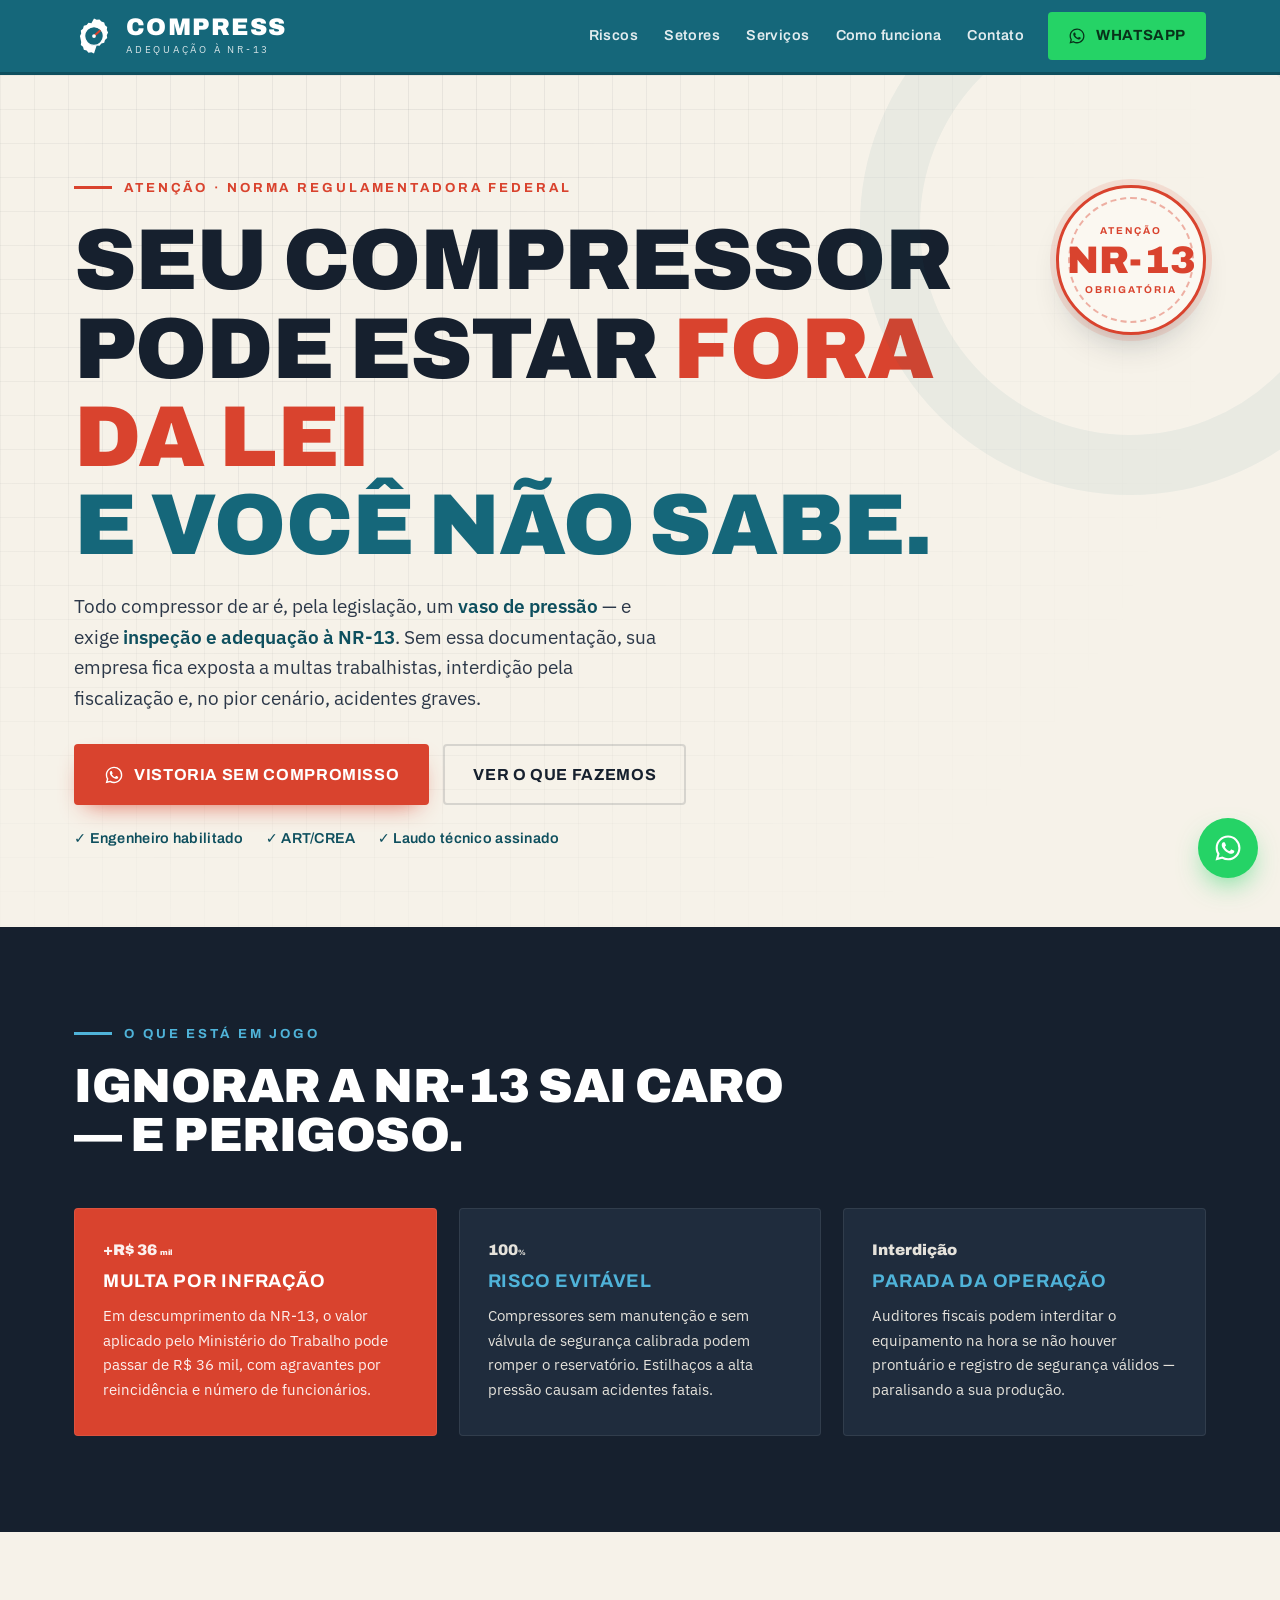
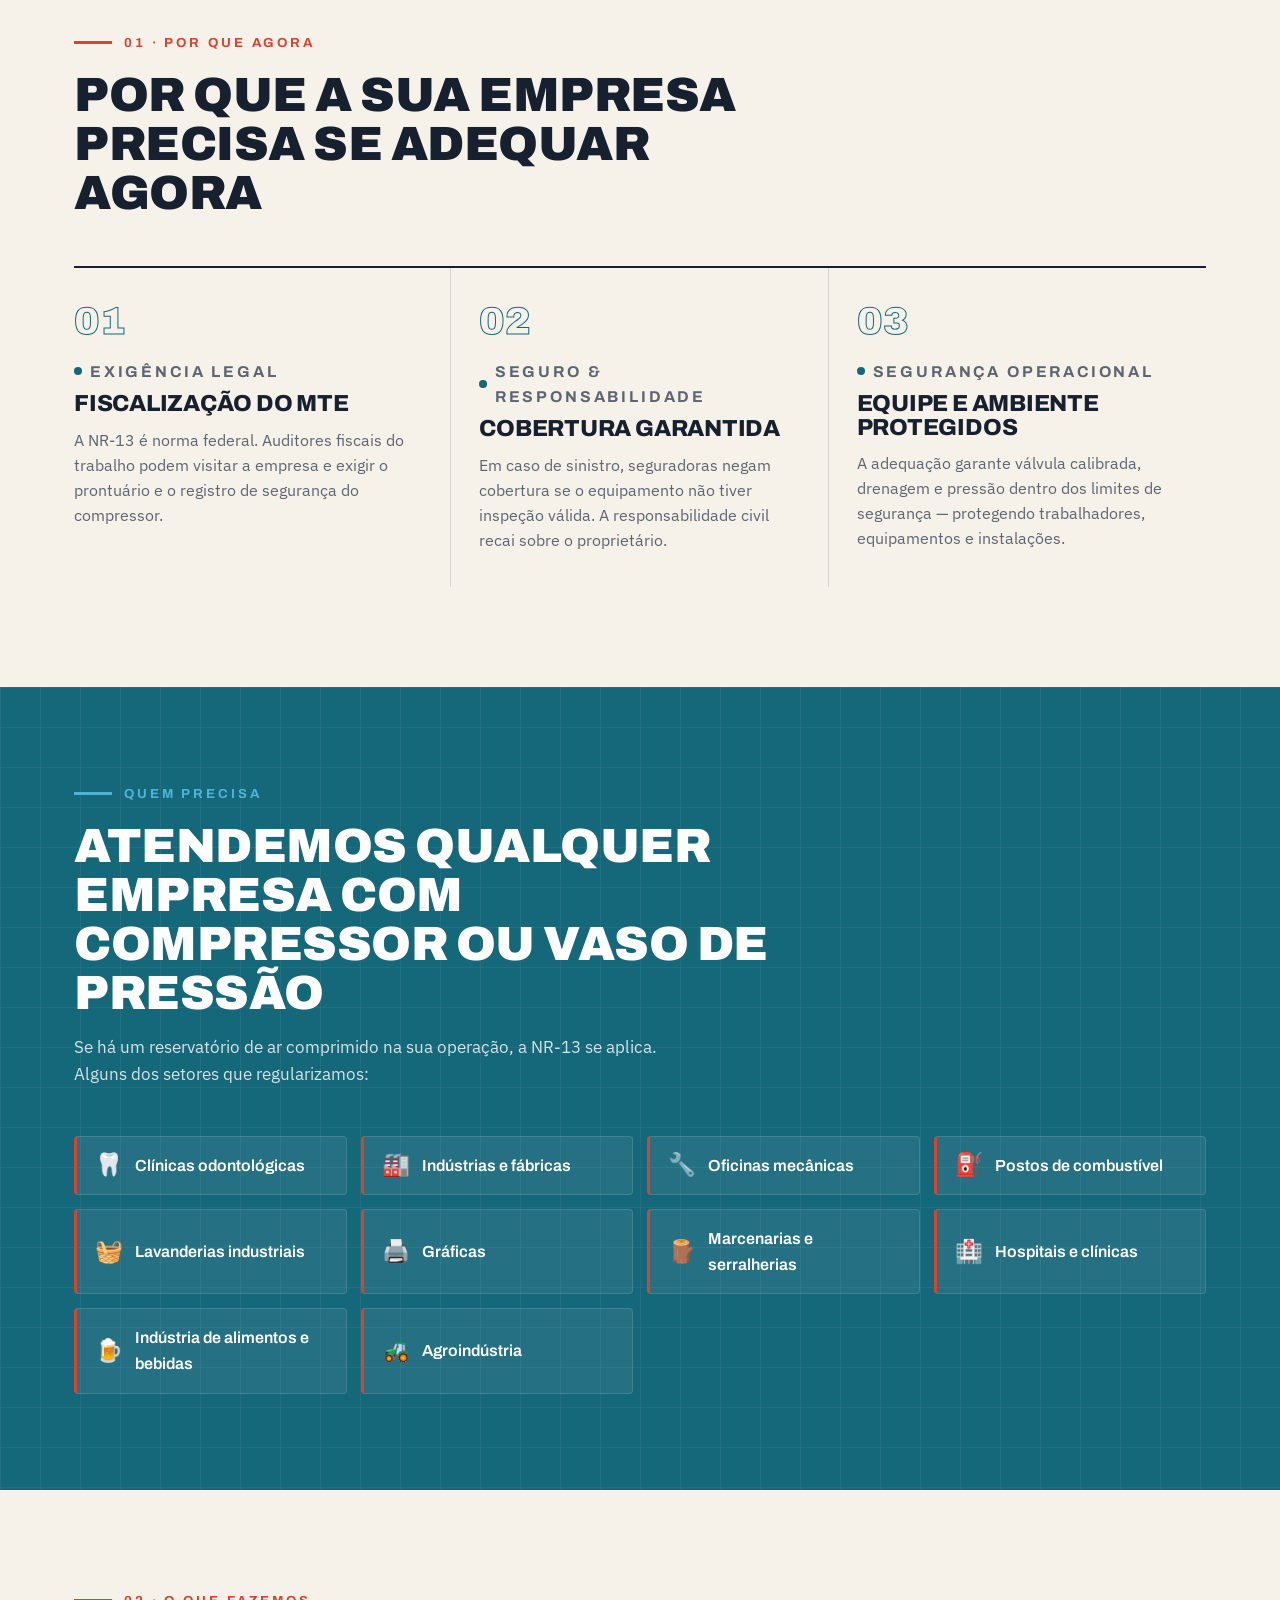
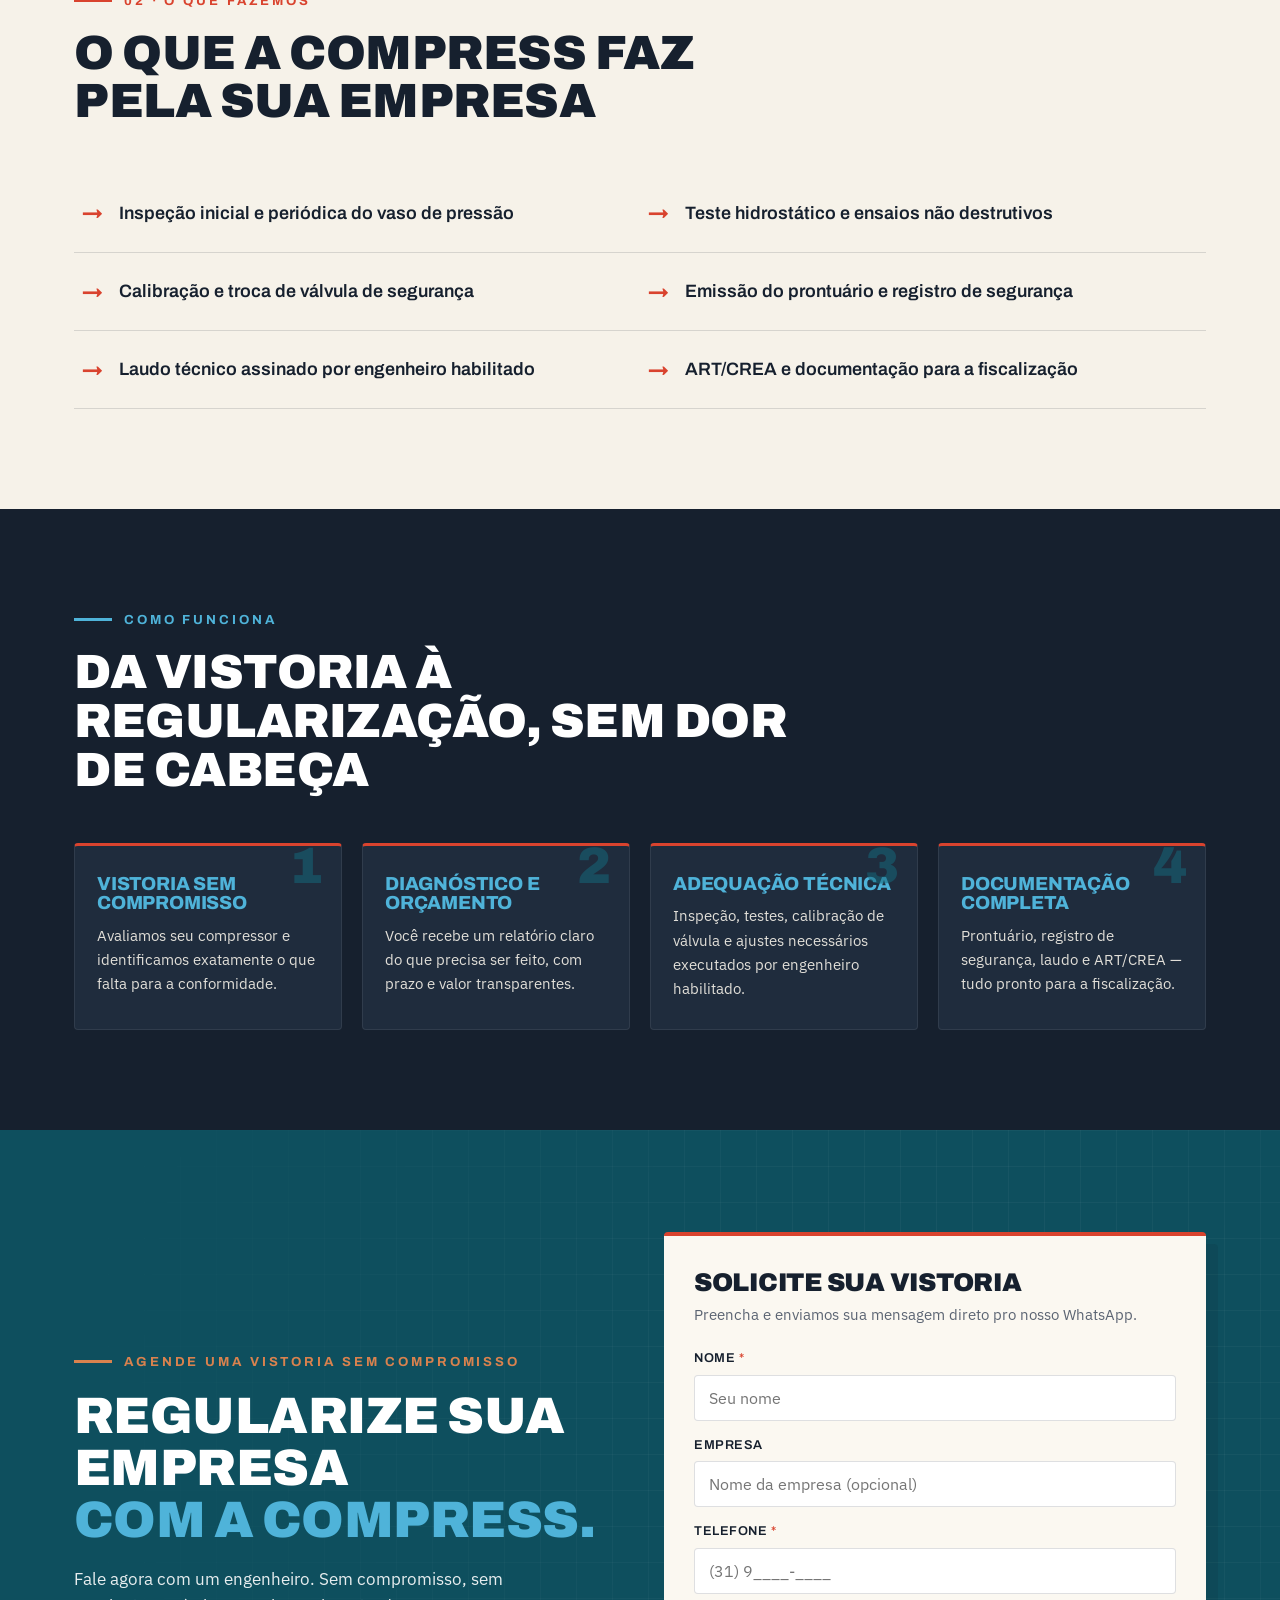
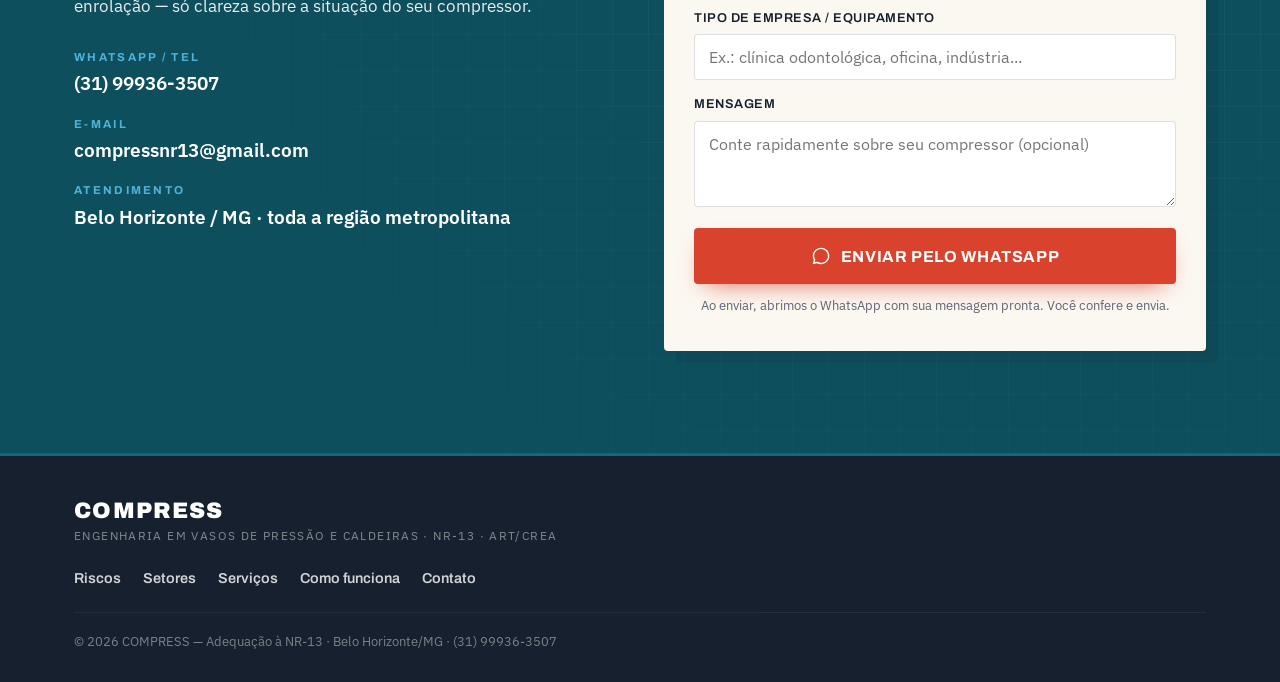
==== index.html @ e5dd29c3 "Landing page COMPRESS — adequação à NR-13 Site estático: hero, riscos, setores, serviços, processo e" ====
<!DOCTYPE html>
<html lang="pt-BR">
<head>
  <meta charset="UTF-8" />
  <meta name="viewport" content="width=device-width, initial-scale=1.0" />
  <title>COMPRESS — Adequação à NR-13 | Vasos de Pressão e Caldeiras</title>
  <meta name="description" content="Adequação à NR-13 para empresas com compressores e vasos de pressão. Inspeção, laudo técnico, ART/CREA e prontuário de segurança. Belo Horizonte/MG e região. Vistoria sem compromisso." />
  <meta name="theme-color" content="#15677A" />

  <!-- Open Graph -->
  <meta property="og:title" content="COMPRESS — Adequação à NR-13" />
  <meta property="og:description" content="Seu compressor pode estar fora da lei. Regularize com engenharia em vasos de pressão e caldeiras — ART/CREA." />
  <meta property="og:type" content="website" />
  <meta property="og:locale" content="pt_BR" />

  <link rel="icon" href="assets/favicon.svg" type="image/svg+xml" />

  <!-- Fonts: Archivo (display, condensado/pesado) + IBM Plex Sans (corpo técnico) -->
  <link rel="preconnect" href="https://fonts.googleapis.com" />
  <link rel="preconnect" href="https://fonts.gstatic.com" crossorigin />
  <link href="https://fonts.googleapis.com/css2?family=Archivo:wght@500;600;700;800;900&family=Archivo+Narrow:wght@600;700&family=IBM+Plex+Sans:wght@400;500;600&display=swap" rel="stylesheet" />

  <link rel="stylesheet" href="css/styles.css" />
</head>
<body>

  <!-- ===================== HEADER ===================== -->
  <header class="site-header" id="top">
    <div class="container header-inner">
      <a href="#top" class="brand" aria-label="COMPRESS — página inicial">
        <span class="brand-mark" aria-hidden="true">
          <!-- logo: engrenagem + ponteiro de manômetro -->
          <svg viewBox="0 0 64 64" width="40" height="40" role="img" aria-hidden="true">
            <path fill="currentColor" d="M32 4l4.2 2 4.6-.6 3 3.5 4.5 1.3 1.3 4.5 3.5 3-.6 4.6 2 4.2-2 4.2.6 4.6-3.5 3-1.3 4.5-4.5 1.3-3 3.5-4.6-.6L32 60l-4.2-2-4.6.6-3-3.5-4.5-1.3-1.3-4.5-3.5-3 .6-4.6L9.5 32l2-4.2-.6-4.6 3.5-3 1.3-4.5 4.5-1.3 3-3.5 4.6.6L32 4z"/>
            <circle cx="32" cy="32" r="15" fill="#15677A"/>
            <circle cx="32" cy="32" r="15" fill="none" stroke="#fff" stroke-width="2"/>
            <path d="M32 32 L41 24" stroke="#D9432E" stroke-width="3.5" stroke-linecap="round" fill="none"/>
            <circle cx="32" cy="32" r="3" fill="#fff"/>
          </svg>
        </span>
        <span class="brand-text">
          <strong>COMPRESS</strong>
          <em>Adequação à NR-13</em>
        </span>
      </a>

      <nav class="main-nav" aria-label="Navegação principal">
        <a href="#riscos">Riscos</a>
        <a href="#setores">Setores</a>
        <a href="#servicos">Serviços</a>
        <a href="#processo">Como funciona</a>
        <a href="#contato">Contato</a>
      </nav>

      <a class="btn btn-wa header-cta" href="https://wa.me/5531999363507?text=Ol%C3%A1!%20Quero%20uma%20vistoria%20de%20adequa%C3%A7%C3%A3o%20%C3%A0%20NR-13." target="_blank" rel="noopener">
        <svg class="wa-icon" viewBox="0 0 24 24" width="18" height="18" aria-hidden="true"><path fill="currentColor" d="M12.04 2c-5.46 0-9.91 4.45-9.91 9.91 0 1.75.46 3.45 1.32 4.95L2 22l5.25-1.38a9.86 9.86 0 0 0 4.79 1.22h.01c5.46 0 9.91-4.45 9.91-9.91 0-2.65-1.03-5.14-2.9-7.01A9.82 9.82 0 0 0 12.04 2zm0 18.15h-.01a8.2 8.2 0 0 1-4.18-1.15l-.3-.18-3.11.82.83-3.04-.2-.31a8.18 8.18 0 0 1-1.26-4.38c0-4.54 3.7-8.23 8.24-8.23 2.2 0 4.27.86 5.82 2.42a8.18 8.18 0 0 1 2.41 5.82c0 4.54-3.69 8.23-8.24 8.23zm4.52-6.16c-.25-.12-1.47-.72-1.69-.81-.23-.08-.39-.12-.56.13-.16.25-.64.81-.79.97-.14.17-.29.19-.54.06-.25-.12-1.05-.39-1.99-1.23-.74-.66-1.23-1.47-1.38-1.72-.14-.25-.01-.38.11-.51.11-.11.25-.29.37-.43.13-.14.17-.25.25-.41.08-.17.04-.31-.02-.43-.06-.12-.56-1.35-.77-1.85-.2-.48-.41-.42-.56-.43h-.48c-.17 0-.43.06-.66.31-.23.25-.86.85-.86 2.07s.89 2.4 1.01 2.56c.12.17 1.75 2.67 4.23 3.74.59.26 1.05.41 1.41.52.59.19 1.13.16 1.56.1.48-.07 1.47-.6 1.68-1.18.21-.58.21-1.07.14-1.18-.06-.11-.22-.17-.47-.29z"/></svg>
        WhatsApp
      </a>

      <button class="nav-toggle" id="navToggle" aria-label="Abrir menu" aria-expanded="false">
        <span></span><span></span><span></span>
      </button>
    </div>
  </header>

  <!-- ===================== HERO ===================== -->
  <section class="hero" id="hero">
    <div class="hero-grid-bg" aria-hidden="true"></div>
    <div class="container hero-inner">
      <div class="hero-copy">
        <p class="kicker reveal"><span class="kicker-bar"></span> Atenção · Norma Regulamentadora Federal</p>
        <h1 class="reveal">
          Seu compressor pode estar
          <span class="hl-red">fora da lei</span>
          <span class="hl-block">e você não sabe.</span>
        </h1>
        <p class="hero-lead reveal">
          Todo compressor de ar é, pela legislação, um <strong>vaso de pressão</strong> — e exige
          <strong>inspeção e adequação à NR-13</strong>. Sem essa documentação, sua empresa fica exposta a
          multas trabalhistas, interdição pela fiscalização e, no pior cenário, acidentes graves.
        </p>
        <div class="hero-actions reveal">
          <a class="btn btn-red btn-lg" href="https://wa.me/5531999363507?text=Ol%C3%A1!%20Quero%20agendar%20uma%20vistoria%20de%20adequa%C3%A7%C3%A3o%20%C3%A0%20NR-13." target="_blank" rel="noopener">
            <svg class="wa-icon" viewBox="0 0 24 24" width="20" height="20" aria-hidden="true"><path fill="currentColor" d="M12.04 2c-5.46 0-9.91 4.45-9.91 9.91 0 1.75.46 3.45 1.32 4.95L2 22l5.25-1.38a9.86 9.86 0 0 0 4.79 1.22h.01c5.46 0 9.91-4.45 9.91-9.91 0-2.65-1.03-5.14-2.9-7.01A9.82 9.82 0 0 0 12.04 2zm0 18.15h-.01a8.2 8.2 0 0 1-4.18-1.15l-.3-.18-3.11.82.83-3.04-.2-.31a8.18 8.18 0 0 1-1.26-4.38c0-4.54 3.7-8.23 8.24-8.23 2.2 0 4.27.86 5.82 2.42a8.18 8.18 0 0 1 2.41 5.82c0 4.54-3.69 8.23-8.24 8.23zm4.52-6.16c-.25-.12-1.47-.72-1.69-.81-.23-.08-.39-.12-.56.13-.16.25-.64.81-.79.97-.14.17-.29.19-.54.06-.25-.12-1.05-.39-1.99-1.23-.74-.66-1.23-1.47-1.38-1.72-.14-.25-.01-.38.11-.51.11-.11.25-.29.37-.43.13-.14.17-.25.25-.41.08-.17.04-.31-.02-.43-.06-.12-.56-1.35-.77-1.85-.2-.48-.41-.42-.56-.43h-.48c-.17 0-.43.06-.66.31-.23.25-.86.85-.86 2.07s.89 2.4 1.01 2.56c.12.17 1.75 2.67 4.23 3.74.59.26 1.05.41 1.41.52.59.19 1.13.16 1.56.1.48-.07 1.47-.6 1.68-1.18.21-.58.21-1.07.14-1.18-.06-.11-.22-.17-.47-.29z"/></svg>
            Vistoria sem compromisso
          </a>
          <a class="btn btn-ghost btn-lg" href="#servicos">Ver o que fazemos</a>
        </div>
        <ul class="hero-trust reveal">
          <li>✓ Engenheiro habilitado</li>
          <li>✓ ART/CREA</li>
          <li>✓ Laudo técnico assinado</li>
        </ul>
      </div>

      <aside class="hero-badge reveal" aria-label="NR-13 obrigatória">
        <div class="seal">
          <span class="seal-top">Atenção</span>
          <span class="seal-main">NR-13</span>
          <span class="seal-bottom">Obrigatória</span>
        </div>
      </aside>
    </div>
  </section>

  <!-- ===================== RISCOS / MULTAS ===================== -->
  <section class="risks" id="riscos">
    <div class="container">
      <header class="section-head reveal">
        <p class="kicker light"><span class="kicker-bar"></span> O que está em jogo</p>
        <h2>Ignorar a NR-13 sai caro — e perigoso.</h2>
      </header>

      <div class="risk-cards">
        <article class="risk-card risk-card--red reveal">
          <p class="risk-figure">+R$ 36 <span>mil</span></p>
          <h3>Multa por infração</h3>
          <p>Em descumprimento da NR-13, o valor aplicado pelo Ministério do Trabalho pode passar de
            R$ 36 mil, com agravantes por reincidência e número de funcionários.</p>
        </article>

        <article class="risk-card risk-card--dark reveal">
          <p class="risk-figure">100<span>%</span></p>
          <h3>Risco evitável</h3>
          <p>Compressores sem manutenção e sem válvula de segurança calibrada podem romper o reservatório.
            Estilhaços a alta pressão causam acidentes fatais.</p>
        </article>

        <article class="risk-card risk-card--dark reveal">
          <p class="risk-figure">Interdição</p>
          <h3>Parada da operação</h3>
          <p>Auditores fiscais podem interditar o equipamento na hora se não houver prontuário e registro de
            segurança válidos — paralisando a sua produção.</p>
        </article>
      </div>
    </div>
  </section>

  <!-- ===================== POR QUE SE ADEQUAR ===================== -->
  <section class="why" id="por-que">
    <div class="container">
      <header class="section-head reveal">
        <p class="kicker"><span class="kicker-bar"></span> 01 · Por que agora</p>
        <h2>Por que a sua empresa precisa se adequar agora</h2>
      </header>

      <div class="why-grid">
        <article class="why-item reveal">
          <span class="why-num">01</span>
          <p class="why-tag">Exigência legal</p>
          <h3>Fiscalização do MTE</h3>
          <p>A NR-13 é norma federal. Auditores fiscais do trabalho podem visitar a empresa e exigir o
            prontuário e o registro de segurança do compressor.</p>
        </article>

        <article class="why-item reveal">
          <span class="why-num">02</span>
          <p class="why-tag">Seguro &amp; responsabilidade</p>
          <h3>Cobertura garantida</h3>
          <p>Em caso de sinistro, seguradoras negam cobertura se o equipamento não tiver inspeção válida.
            A responsabilidade civil recai sobre o proprietário.</p>
        </article>

        <article class="why-item reveal">
          <span class="why-num">03</span>
          <p class="why-tag">Segurança operacional</p>
          <h3>Equipe e ambiente protegidos</h3>
          <p>A adequação garante válvula calibrada, drenagem e pressão dentro dos limites de segurança —
            protegendo trabalhadores, equipamentos e instalações.</p>
        </article>
      </div>
    </div>
  </section>

  <!-- ===================== SETORES ATENDIDOS ===================== -->
  <section class="sectors" id="setores">
    <div class="container">
      <header class="section-head reveal">
        <p class="kicker light"><span class="kicker-bar"></span> Quem precisa</p>
        <h2>Atendemos qualquer empresa com compressor ou vaso de pressão</h2>
        <p class="section-sub">Se há um reservatório de ar comprimido na sua operação, a NR-13 se aplica. Alguns dos setores que regularizamos:</p>
      </header>

      <ul class="sector-grid reveal">
        <li><span class="sector-ico">🦷</span> Clínicas odontológicas</li>
        <li><span class="sector-ico">🏭</span> Indústrias e fábricas</li>
        <li><span class="sector-ico">🔧</span> Oficinas mecânicas</li>
        <li><span class="sector-ico">⛽</span> Postos de combustível</li>
        <li><span class="sector-ico">🧺</span> Lavanderias industriais</li>
        <li><span class="sector-ico">🖨️</span> Gráficas</li>
        <li><span class="sector-ico">🪵</span> Marcenarias e serralherias</li>
        <li><span class="sector-ico">🏥</span> Hospitais e clínicas</li>
        <li><span class="sector-ico">🍺</span> Indústria de alimentos e bebidas</li>
        <li><span class="sector-ico">🚜</span> Agroindústria</li>
      </ul>
    </div>
  </section>

  <!-- ===================== SERVIÇOS ===================== -->
  <section class="services" id="servicos">
    <div class="container">
      <header class="section-head reveal">
        <p class="kicker"><span class="kicker-bar"></span> 02 · O que fazemos</p>
        <h2>O que a COMPRESS faz pela sua empresa</h2>
      </header>

      <div class="service-list">
        <div class="service-item reveal"><span class="srv-arrow">→</span> Inspeção inicial e periódica do vaso de pressão</div>
        <div class="service-item reveal"><span class="srv-arrow">→</span> Teste hidrostático e ensaios não destrutivos</div>
        <div class="service-item reveal"><span class="srv-arrow">→</span> Calibração e troca de válvula de segurança</div>
        <div class="service-item reveal"><span class="srv-arrow">→</span> Emissão do prontuário e registro de segurança</div>
        <div class="service-item reveal"><span class="srv-arrow">→</span> Laudo técnico assinado por engenheiro habilitado</div>
        <div class="service-item reveal"><span class="srv-arrow">→</span> ART/CREA e documentação para a fiscalização</div>
      </div>
    </div>
  </section>

  <!-- ===================== PROCESSO ===================== -->
  <section class="process" id="processo">
    <div class="container">
      <header class="section-head reveal">
        <p class="kicker light"><span class="kicker-bar"></span> Como funciona</p>
        <h2>Da vistoria à regularização, sem dor de cabeça</h2>
      </header>

      <ol class="steps">
        <li class="step reveal">
          <span class="step-num">1</span>
          <h3>Vistoria sem compromisso</h3>
          <p>Avaliamos seu compressor e identificamos exatamente o que falta para a conformidade.</p>
        </li>
        <li class="step reveal">
          <span class="step-num">2</span>
          <h3>Diagnóstico e orçamento</h3>
          <p>Você recebe um relatório claro do que precisa ser feito, com prazo e valor transparentes.</p>
        </li>
        <li class="step reveal">
          <span class="step-num">3</span>
          <h3>Adequação técnica</h3>
          <p>Inspeção, testes, calibração de válvula e ajustes necessários executados por engenheiro habilitado.</p>
        </li>
        <li class="step reveal">
          <span class="step-num">4</span>
          <h3>Documentação completa</h3>
          <p>Prontuário, registro de segurança, laudo e ART/CREA — tudo pronto para a fiscalização.</p>
        </li>
      </ol>
    </div>
  </section>

  <!-- ===================== CTA + FORMULÁRIO ===================== -->
  <section class="contact" id="contato">
    <div class="contact-grid-bg" aria-hidden="true"></div>
    <div class="container contact-inner">
      <div class="contact-copy reveal">
        <p class="kicker"><span class="kicker-bar"></span> Agende uma vistoria sem compromisso</p>
        <h2>Regularize sua empresa <span class="hl-cyan">com a COMPRESS.</span></h2>
        <p class="contact-lead">Fale agora com um engenheiro. Sem compromisso, sem enrolação — só clareza sobre a situação do seu compressor.</p>

        <ul class="contact-info">
          <li>
            <span class="ci-label">WhatsApp / Tel</span>
            <a href="https://wa.me/5531999363507" target="_blank" rel="noopener">(31) 99936-3507</a>
          </li>
          <li>
            <span class="ci-label">E-mail</span>
            <a href="mailto:compressnr13@gmail.com">compressnr13@gmail.com</a>
          </li>
          <li>
            <span class="ci-label">Atendimento</span>
            <span>Belo Horizonte / MG · toda a região metropolitana</span>
          </li>
        </ul>
      </div>

      <div class="contact-form-wrap reveal">
        <form id="leadForm" class="contact-form" novalidate>
          <h3>Solicite sua vistoria</h3>
          <p class="form-sub">Preencha e enviamos sua mensagem direto pro nosso WhatsApp.</p>

          <label>
            <span>Nome <i>*</i></span>
            <input type="text" name="nome" required placeholder="Seu nome" autocomplete="name" />
          </label>
          <label>
            <span>Empresa</span>
            <input type="text" name="empresa" placeholder="Nome da empresa (opcional)" autocomplete="organization" />
          </label>
          <label>
            <span>Telefone <i>*</i></span>
            <input type="tel" name="telefone" required placeholder="(31) 9____-____" autocomplete="tel" />
          </label>
          <label>
            <span>Tipo de empresa / equipamento</span>
            <input type="text" name="tipo" placeholder="Ex.: clínica odontológica, oficina, indústria..." />
          </label>
          <label>
            <span>Mensagem</span>
            <textarea name="mensagem" rows="3" placeholder="Conte rapidamente sobre seu compressor (opcional)"></textarea>
          </label>

          <button type="submit" class="btn btn-red btn-block btn-lg">
            <svg class="wa-icon" viewBox="0 0 24 24" width="20" height="20" aria-hidden="true"><path fill="currentColor" d="M12.04 2c-5.46 0-9.91 4.45-9.91 9.91 0 1.75.46 3.45 1.32 4.95L2 22l5.25-1.38a9.86 9.86 0 0 0 4.79 1.22h.01c5.46 0 9.91-4.45 9.91-9.91 0-2.65-1.03-5.14-2.9-7.01A9.82 9.82 0 0 0 12.04 2zm0 18.15h-.01a8.2 8.2 0 0 1-4.18-1.15l-.3-.18-3.11.82.83-3.04-.2-.31a8.18 8.18 0 0 1-1.26-4.38c0-4.54 3.7-8.23 8.24-8.23 2.2 0 4.27.86 5.82 2.42a8.18 8.18 0 0 1 2.41 5.82c0 4.54-3.69 8.23-8.24 8.23z"/></svg>
            Enviar pelo WhatsApp
          </button>
          <p class="form-note">Ao enviar, abrimos o WhatsApp com sua mensagem pronta. Você confere e envia.</p>
        </form>
      </div>
    </div>
  </section>

  <!-- ===================== FOOTER ===================== -->
  <footer class="site-footer">
    <div class="container footer-inner">
      <div class="footer-brand">
        <span class="brand-text">
          <strong>COMPRESS</strong>
          <em>Engenharia em vasos de pressão e caldeiras · NR-13 · ART/CREA</em>
        </span>
      </div>
      <nav class="footer-nav" aria-label="Rodapé">
        <a href="#riscos">Riscos</a>
        <a href="#setores">Setores</a>
        <a href="#servicos">Serviços</a>
        <a href="#processo">Como funciona</a>
        <a href="#contato">Contato</a>
      </nav>
      <p class="footer-legal">© <span id="year"></span> COMPRESS — Adequação à NR-13 · Belo Horizonte/MG · (31) 99936-3507</p>
    </div>
  </footer>

  <!-- WhatsApp flutuante -->
  <a class="wa-float" href="https://wa.me/5531999363507?text=Ol%C3%A1!%20Vim%20pelo%20site%20e%20quero%20uma%20vistoria%20NR-13." target="_blank" rel="noopener" aria-label="Falar no WhatsApp">
    <svg viewBox="0 0 24 24" width="30" height="30" aria-hidden="true"><path fill="currentColor" d="M12.04 2c-5.46 0-9.91 4.45-9.91 9.91 0 1.75.46 3.45 1.32 4.95L2 22l5.25-1.38a9.86 9.86 0 0 0 4.79 1.22h.01c5.46 0 9.91-4.45 9.91-9.91 0-2.65-1.03-5.14-2.9-7.01A9.82 9.82 0 0 0 12.04 2zm0 18.15h-.01a8.2 8.2 0 0 1-4.18-1.15l-.3-.18-3.11.82.83-3.04-.2-.31a8.18 8.18 0 0 1-1.26-4.38c0-4.54 3.7-8.23 8.24-8.23 2.2 0 4.27.86 5.82 2.42a8.18 8.18 0 0 1 2.41 5.82c0 4.54-3.69 8.23-8.24 8.23zm4.52-6.16c-.25-.12-1.47-.72-1.69-.81-.23-.08-.39-.12-.56.13-.16.25-.64.81-.79.97-.14.17-.29.19-.54.06-.25-.12-1.05-.39-1.99-1.23-.74-.66-1.23-1.47-1.38-1.72-.14-.25-.01-.38.11-.51.11-.11.25-.29.37-.43.13-.14.17-.25.25-.41.08-.17.04-.31-.02-.43-.06-.12-.56-1.35-.77-1.85-.2-.48-.41-.42-.56-.43h-.48c-.17 0-.43.06-.66.31-.23.25-.86.85-.86 2.07s.89 2.4 1.01 2.56c.12.17 1.75 2.67 4.23 3.74.59.26 1.05.41 1.41.52.59.19 1.13.16 1.56.1.48-.07 1.47-.6 1.68-1.18.21-.58.21-1.07.14-1.18-.06-.11-.22-.17-.47-.29z"/></svg>
  </a>

  <script src="js/main.js"></script>
</body>
</html>
---- css/styles.css ----
/* ============================================================
   COMPRESS — Adequação à NR-13
   Identidade: industrial / técnica · petróleo + marinho + vermelho
   ============================================================ */

:root {
  --ink:        #16202E;   /* azul-marinho */
  --ink-2:      #1F2C3D;
  --teal:       #15677A;   /* petróleo (header) */
  --teal-deep:  #0E4F5E;
  --teal-light: #4FB3D9;   /* ciano */
  --red:        #D9432E;
  --red-dark:   #BE3520;
  --orange:     #D9824E;
  --cream:      #F6F2E9;
  --cream-2:    #FBF8F1;
  --line:       rgba(22, 32, 46, .08);
  --line-strong:rgba(22, 32, 46, .14);
  --muted:      #5C6573;

  --maxw: 1180px;
  --r: 4px;
  --shadow-card: 0 18px 40px -22px rgba(16, 32, 46, .45);
  --shadow-deep: 12px 12px 0 rgba(22, 32, 46, .12);

  --f-display: "Archivo", "Archivo Narrow", system-ui, sans-serif;
  --f-body: "IBM Plex Sans", system-ui, sans-serif;
}

* { box-sizing: border-box; margin: 0; padding: 0; }

html { scroll-behavior: smooth; scroll-padding-top: 84px; }

body {
  font-family: var(--f-body);
  color: var(--ink);
  background: var(--cream);
  line-height: 1.6;
  -webkit-font-smoothing: antialiased;
  overflow-x: hidden;
}

.container { width: 100%; max-width: var(--maxw); margin: 0 auto; padding: 0 24px; }

h1, h2, h3 { font-family: var(--f-display); line-height: 1.02; letter-spacing: -.01em; }

a { color: inherit; }

/* ---------- Reusable ---------- */
.kicker {
  font-family: var(--f-display);
  font-weight: 700;
  font-size: .82rem;
  letter-spacing: .22em;
  text-transform: uppercase;
  color: var(--red);
  display: flex;
  align-items: center;
  gap: 12px;
  margin-bottom: 18px;
}
.kicker.light { color: var(--teal-light); }
.kicker-bar { width: 38px; height: 3px; background: currentColor; display: inline-block; }

.section-head { max-width: 760px; margin-bottom: 48px; }
.section-head h2 {
  font-weight: 900;
  font-size: clamp(1.9rem, 4.5vw, 3rem);
  text-transform: uppercase;
}
.section-sub { margin-top: 16px; color: var(--muted); font-size: 1.05rem; max-width: 620px; }

/* ---------- Buttons ---------- */
.btn {
  display: inline-flex;
  align-items: center;
  justify-content: center;
  gap: 10px;
  font-family: var(--f-display);
  font-weight: 700;
  font-size: .92rem;
  letter-spacing: .04em;
  text-transform: uppercase;
  text-decoration: none;
  padding: 13px 22px;
  border-radius: var(--r);
  border: 2px solid transparent;
  cursor: pointer;
  transition: transform .15s ease, box-shadow .15s ease, background .15s ease, color .15s ease;
}
.btn-lg { padding: 16px 28px; font-size: 1rem; }
.btn-block { width: 100%; }

.btn-red { background: var(--red); color: #fff; box-shadow: 0 10px 24px -12px rgba(217,67,46,.9); }
.btn-red:hover { background: var(--red-dark); transform: translateY(-2px); }

.btn-wa { background: #25D366; color: #08321a; }
.btn-wa:hover { background: #1fb858; transform: translateY(-2px); }

.btn-ghost { background: transparent; color: var(--ink); border-color: var(--line-strong); }
.btn-ghost:hover { background: var(--ink); color: var(--cream); transform: translateY(-2px); }

.wa-icon { flex-shrink: 0; }

/* ============================================================
   HEADER
   ============================================================ */
.site-header {
  position: sticky;
  top: 0;
  z-index: 50;
  background: var(--teal);
  color: #fff;
  border-bottom: 3px solid var(--teal-deep);
}
.header-inner { display: flex; align-items: center; gap: 24px; min-height: 72px; }

.brand { display: flex; align-items: center; gap: 12px; text-decoration: none; color: #fff; }
.brand-mark { display: grid; place-items: center; color: #fff; }
.brand-text strong {
  font-family: var(--f-display);
  font-weight: 900;
  font-size: 1.5rem;
  letter-spacing: .06em;
  display: block;
  line-height: 1;
}
.brand-text em {
  font-style: normal;
  font-size: .62rem;
  letter-spacing: .28em;
  text-transform: uppercase;
  opacity: .82;
  display: block;
  margin-top: 3px;
}

.main-nav { display: flex; gap: 26px; margin-left: auto; }
.main-nav a {
  font-family: var(--f-display);
  font-weight: 600;
  font-size: .9rem;
  letter-spacing: .03em;
  text-decoration: none;
  color: rgba(255,255,255,.88);
  position: relative;
  padding: 4px 0;
  transition: color .15s;
}
.main-nav a::after {
  content: ""; position: absolute; left: 0; bottom: -2px;
  width: 0; height: 2px; background: var(--red); transition: width .2s ease;
}
.main-nav a:hover { color: #fff; }
.main-nav a:hover::after { width: 100%; }

.header-cta { padding: 10px 18px; }

.nav-toggle {
  display: none;
  flex-direction: column;
  gap: 5px;
  background: none; border: none; cursor: pointer; padding: 8px; margin-left: auto;
}
.nav-toggle span { width: 26px; height: 3px; background: #fff; border-radius: 2px; transition: .25s; }
.nav-toggle[aria-expanded="true"] span:nth-child(1) { transform: translateY(8px) rotate(45deg); }
.nav-toggle[aria-expanded="true"] span:nth-child(2) { opacity: 0; }
.nav-toggle[aria-expanded="true"] span:nth-child(3) { transform: translateY(-8px) rotate(-45deg); }

/* ============================================================
   HERO
   ============================================================ */
.hero {
  position: relative;
  background: var(--cream);
  padding: clamp(56px, 8vw, 104px) 0 clamp(48px, 6vw, 88px);
  overflow: hidden;
}
.hero-grid-bg {
  position: absolute; inset: 0;
  background-image:
    linear-gradient(var(--line) 1px, transparent 1px),
    linear-gradient(90deg, var(--line) 1px, transparent 1px);
  background-size: 34px 34px;
  -webkit-mask-image: radial-gradient(circle at 30% 20%, #000 0%, transparent 75%);
          mask-image: radial-gradient(circle at 30% 20%, #000 0%, transparent 75%);
  pointer-events: none;
}
.hero::after {
  content: ""; position: absolute; right: -120px; top: -120px;
  width: 420px; height: 420px; border-radius: 50%;
  border: 60px solid var(--teal); opacity: .06; pointer-events: none;
}
.hero-inner {
  position: relative;
  display: grid;
  grid-template-columns: 1fr auto;
  gap: 40px;
  align-items: start;
}

.hero h1 {
  font-weight: 900;
  font-size: clamp(2.6rem, 7.2vw, 5.4rem);
  text-transform: uppercase;
  margin: 6px 0 22px;
}
.hero h1 .hl-red { color: var(--red); }
.hero h1 .hl-block { display: block; color: var(--teal); }

.hero-lead {
  font-size: clamp(1.02rem, 1.8vw, 1.2rem);
  max-width: 600px;
  color: #2c3849;
}
.hero-lead strong { color: var(--teal-deep); font-weight: 600; }

.hero-actions { display: flex; flex-wrap: wrap; gap: 14px; margin: 30px 0 22px; }

.hero-trust {
  list-style: none; display: flex; flex-wrap: wrap; gap: 8px 22px;
  font-family: var(--f-display); font-weight: 600; font-size: .9rem;
  color: var(--teal-deep); letter-spacing: .02em;
}

/* Selo NR-13 */
.hero-badge { display: grid; place-items: center; padding-top: 8px; }
.seal {
  width: 150px; height: 150px; border-radius: 50%;
  background: var(--cream-2);
  border: 3px solid var(--red);
  box-shadow: 0 0 0 6px rgba(217,67,46,.12), var(--shadow-card);
  display: grid; place-content: center; text-align: center;
  font-family: var(--f-display); color: var(--red);
  position: relative;
  animation: sealPulse 3s ease-in-out infinite;
}
.seal::before {
  content: ""; position: absolute; inset: 9px; border: 2px dashed rgba(217,67,46,.4); border-radius: 50%;
}
.seal-top, .seal-bottom { font-size: .62rem; letter-spacing: .2em; text-transform: uppercase; font-weight: 700; }
.seal-main { font-size: 2.4rem; font-weight: 900; line-height: 1; margin: 2px 0; }
@keyframes sealPulse {
  0%, 100% { transform: rotate(-8deg) scale(1); }
  50%      { transform: rotate(-8deg) scale(1.04); }
}

/* ============================================================
   RISCOS
   ============================================================ */
.risks { background: var(--ink); color: var(--cream); padding: clamp(60px, 8vw, 96px) 0; }
.risks .section-head h2 { color: #fff; }

.risk-cards { display: grid; grid-template-columns: repeat(3, 1fr); gap: 22px; }
.risk-card {
  border-radius: var(--r);
  padding: 34px 28px;
  border: 1px solid rgba(255,255,255,.08);
  position: relative;
  overflow: hidden;
  transition: transform .2s ease;
}
.risk-card:hover { transform: translateY(-4px); }
.risk-card--red { background: var(--red); color: #fff; }
.risk-card--dark { background: var(--ink-2); }
.risk-figure {
  font-family: var(--f-display); font-weight: 900;
  font-size: clamp(2.4rem, 4vw, 3.2rem); line-height: 1; margin-bottom: 14px;
}
.risk-figure span { font-size: .5em; vertical-align: baseline; }
.risk-card h3 {
  font-size: 1.15rem; text-transform: uppercase; letter-spacing: .04em;
  margin-bottom: 12px; font-weight: 700;
}
.risk-card p { font-size: .96rem; opacity: .92; }
.risk-card--dark h3 { color: var(--teal-light); }

/* ============================================================
   POR QUE
   ============================================================ */
.why { padding: clamp(64px, 8vw, 100px) 0; background: var(--cream); }
.why-grid { display: grid; grid-template-columns: repeat(3, 1fr); gap: 0; border-top: 2px solid var(--ink); }
.why-item {
  padding: 34px 28px 34px 0;
  border-right: 1px solid var(--line-strong);
  position: relative;
}
.why-item:last-child { border-right: none; }
.why-num {
  font-family: var(--f-display); font-weight: 900; font-size: 2.4rem;
  color: var(--teal-light); display: block; line-height: 1; margin-bottom: 18px;
  -webkit-text-stroke: 1px var(--teal); color: transparent;
}
.why-tag {
  font-family: var(--f-display); font-weight: 700; font-size: .72rem;
  letter-spacing: .18em; text-transform: uppercase; color: var(--teal);
  display: flex; align-items: center; gap: 8px; margin-bottom: 8px;
}
.why-tag::before { content: ""; width: 8px; height: 8px; background: var(--teal); border-radius: 50%; }
.why-item h3 { font-size: 1.45rem; font-weight: 800; text-transform: uppercase; margin-bottom: 12px; }
.why-item p { color: var(--muted); font-size: .98rem; }

@media (min-width: 721px) { .why-item { padding-left: 28px; } .why-item:first-child { padding-left: 0; } }

/* ============================================================
   SETORES
   ============================================================ */
.sectors { background: var(--teal); color: #fff; padding: clamp(60px, 8vw, 96px) 0; position: relative; }
.sectors::before {
  content: ""; position: absolute; inset: 0;
  background-image: linear-gradient(rgba(255,255,255,.05) 1px, transparent 1px),
                    linear-gradient(90deg, rgba(255,255,255,.05) 1px, transparent 1px);
  background-size: 40px 40px; pointer-events: none;
}
.sectors .container { position: relative; }
.sectors .section-head h2 { color: #fff; }
.sectors .section-sub { color: rgba(255,255,255,.82); }

.sector-grid {
  list-style: none; display: grid;
  grid-template-columns: repeat(auto-fill, minmax(220px, 1fr)); gap: 14px;
}
.sector-grid li {
  display: flex; align-items: center; gap: 12px;
  background: rgba(255,255,255,.07);
  border: 1px solid rgba(255,255,255,.12);
  border-left: 3px solid var(--red);
  padding: 16px 18px; border-radius: var(--r);
  font-family: var(--f-display); font-weight: 600; font-size: 1rem;
  transition: background .18s ease, transform .18s ease;
}
.sector-grid li:hover { background: rgba(255,255,255,.13); transform: translateX(4px); }
.sector-ico { font-size: 1.4rem; line-height: 1; }

/* ============================================================
   SERVIÇOS
   ============================================================ */
.services { background: var(--cream); padding: clamp(64px, 8vw, 100px) 0; }
.service-list { display: grid; grid-template-columns: repeat(2, 1fr); gap: 0; }
.service-item {
  display: flex; align-items: center; gap: 16px;
  padding: 22px 8px;
  border-bottom: 1px solid var(--line-strong);
  font-family: var(--f-display); font-weight: 600; font-size: 1.12rem;
  transition: padding-left .18s ease, color .18s ease;
}
.service-item:hover { padding-left: 16px; color: var(--teal-deep); }
.srv-arrow {
  color: var(--red); font-weight: 900; font-size: 1.3rem;
  flex-shrink: 0; transition: transform .18s ease;
}
.service-item:hover .srv-arrow { transform: translateX(4px); }

/* ============================================================
   PROCESSO
   ============================================================ */
.process { background: var(--ink); color: var(--cream); padding: clamp(64px, 8vw, 100px) 0; }
.process .section-head h2 { color: #fff; }
.steps {
  list-style: none; display: grid; grid-template-columns: repeat(4, 1fr); gap: 20px; counter-reset: s;
}
.step {
  background: var(--ink-2);
  border: 1px solid rgba(255,255,255,.08);
  border-top: 3px solid var(--red);
  border-radius: var(--r);
  padding: 28px 22px;
  position: relative;
}
.step-num {
  position: absolute; top: -20px; right: 18px;
  font-family: var(--f-display); font-weight: 900; font-size: 3.2rem;
  color: var(--teal); opacity: .55;
}
.step h3 { font-size: 1.18rem; font-weight: 800; text-transform: uppercase; margin-bottom: 10px; color: var(--teal-light); }
.step p { font-size: .95rem; opacity: .9; }

/* ============================================================
   CONTATO
   ============================================================ */
.contact { position: relative; background: var(--teal-deep); color: #fff; padding: clamp(64px, 8vw, 104px) 0; overflow: hidden; }
.contact-grid-bg {
  position: absolute; inset: 0;
  background-image: linear-gradient(rgba(255,255,255,.05) 1px, transparent 1px),
                    linear-gradient(90deg, rgba(255,255,255,.05) 1px, transparent 1px);
  background-size: 36px 36px;
  -webkit-mask-image: radial-gradient(circle at 75% 30%, #000, transparent 80%);
          mask-image: radial-gradient(circle at 75% 30%, #000, transparent 80%);
  pointer-events: none;
}
.contact-inner { position: relative; display: grid; grid-template-columns: 1fr 1fr; gap: 48px; align-items: center; }
.contact-copy .kicker { color: var(--orange); }
.contact-copy h2 { font-size: clamp(2rem, 4.5vw, 3.2rem); font-weight: 900; text-transform: uppercase; color: #fff; }
.contact-copy h2 .hl-cyan { color: var(--teal-light); display: block; }
.contact-lead { margin: 18px 0 28px; font-size: 1.08rem; opacity: .9; max-width: 460px; }

.contact-info { list-style: none; display: grid; gap: 16px; }
.contact-info li { display: flex; flex-direction: column; gap: 2px; }
.ci-label {
  font-family: var(--f-display); font-weight: 700; font-size: .72rem;
  letter-spacing: .2em; text-transform: uppercase; color: var(--teal-light);
}
.contact-info a, .contact-info li > span:not(.ci-label) { font-size: 1.18rem; font-weight: 600; text-decoration: none; }
.contact-info a:hover { color: var(--orange); }

/* Form */
.contact-form-wrap { perspective: 1000px; }
.contact-form {
  background: var(--cream-2); color: var(--ink);
  border-radius: var(--r);
  padding: 34px 30px;
  box-shadow: var(--shadow-deep);
  border-top: 4px solid var(--red);
}
.contact-form h3 { font-size: 1.6rem; font-weight: 900; text-transform: uppercase; }
.form-sub { color: var(--muted); font-size: .95rem; margin: 6px 0 22px; }
.contact-form label { display: block; margin-bottom: 14px; }
.contact-form label span {
  display: block; font-family: var(--f-display); font-weight: 600;
  font-size: .8rem; letter-spacing: .04em; text-transform: uppercase;
  color: var(--ink); margin-bottom: 6px;
}
.contact-form label span i { color: var(--red); font-style: normal; }
.contact-form input, .contact-form textarea {
  width: 100%; font-family: var(--f-body); font-size: 1rem;
  padding: 12px 14px; border: 1.5px solid var(--line-strong);
  border-radius: var(--r); background: #fff; color: var(--ink);
  transition: border-color .15s, box-shadow .15s;
}
.contact-form input:focus, .contact-form textarea:focus {
  outline: none; border-color: var(--teal);
  box-shadow: 0 0 0 3px rgba(21,103,122,.15);
}
.contact-form textarea { resize: vertical; }
.contact-form input.invalid, .contact-form textarea.invalid { border-color: var(--red); box-shadow: 0 0 0 3px rgba(217,67,46,.15); }
.form-note { font-size: .8rem; color: var(--muted); margin-top: 12px; text-align: center; }

/* ============================================================
   FOOTER
   ============================================================ */
.site-footer { background: var(--ink); color: rgba(255,255,255,.72); padding: 44px 0 30px; border-top: 3px solid var(--teal); }
.footer-inner { display: grid; gap: 22px; }
.footer-brand .brand-text strong { color: #fff; font-size: 1.4rem; letter-spacing: .06em; }
.footer-brand .brand-text em { display: block; font-style: normal; font-size: .72rem; letter-spacing: .12em; text-transform: uppercase; opacity: .65; margin-top: 4px; }
.footer-nav { display: flex; flex-wrap: wrap; gap: 22px; }
.footer-nav a { font-family: var(--f-display); font-weight: 600; font-size: .9rem; text-decoration: none; color: rgba(255,255,255,.8); }
.footer-nav a:hover { color: var(--teal-light); }
.footer-legal { font-size: .82rem; opacity: .6; border-top: 1px solid rgba(255,255,255,.1); padding-top: 18px; }

/* ============================================================
   WHATSAPP FLUTUANTE
   ============================================================ */
.wa-float {
  position: fixed; right: 22px; bottom: 22px; z-index: 60;
  width: 60px; height: 60px; border-radius: 50%;
  background: #25D366; color: #fff;
  display: grid; place-items: center;
  box-shadow: 0 12px 28px -8px rgba(37,211,102,.7);
  transition: transform .2s ease;
  animation: floatIn .4s .8s both;
}
.wa-float:hover { transform: scale(1.08); }
@keyframes floatIn { from { transform: scale(0); } to { transform: scale(1); } }

/* ============================================================
   REVEAL ANIMATION
   ============================================================ */
.reveal { opacity: 0; transform: translateY(24px); transition: opacity .6s ease, transform .6s ease; }
.reveal.in { opacity: 1; transform: none; }
.reveal:nth-child(2) { transition-delay: .06s; }
.reveal:nth-child(3) { transition-delay: .12s; }
.reveal:nth-child(4) { transition-delay: .18s; }

@media (prefers-reduced-motion: reduce) {
  .reveal { opacity: 1; transform: none; transition: none; }
  .seal, .wa-float { animation: none; }
  html { scroll-behavior: auto; }
}

/* ============================================================
   RESPONSIVO
   ============================================================ */
@media (max-width: 980px) {
  .risk-cards { grid-template-columns: 1fr; }
  .steps { grid-template-columns: repeat(2, 1fr); }
  .contact-inner { grid-template-columns: 1fr; gap: 36px; }
  .why-grid { grid-template-columns: 1fr; border-top: none; }
  .why-item { border-right: none; border-top: 2px solid var(--ink); padding: 28px 0; }
}

@media (max-width: 720px) {
  .main-nav, .header-cta { display: none; }
  .nav-toggle { display: flex; }

  .site-header.nav-open .main-nav {
    display: flex; flex-direction: column; gap: 0;
    position: absolute; top: 100%; left: 0; right: 0;
    background: var(--teal-deep); padding: 10px 24px 18px;
    box-shadow: var(--shadow-card);
  }
  .site-header.nav-open .main-nav a { padding: 14px 0; border-bottom: 1px solid rgba(255,255,255,.1); }
  .site-header.nav-open .header-cta { display: inline-flex; margin: 12px 24px 0; }
  .site-header.nav-open .main-nav { width: 100%; }

  .hero-inner { grid-template-columns: 1fr; }
  .hero-badge { order: -1; justify-self: start; }
  .seal { width: 116px; height: 116px; }
  .seal-main { font-size: 1.9rem; }

  .service-list { grid-template-columns: 1fr; }
  .steps { grid-template-columns: 1fr; }
  .hero-actions .btn { width: 100%; }
}
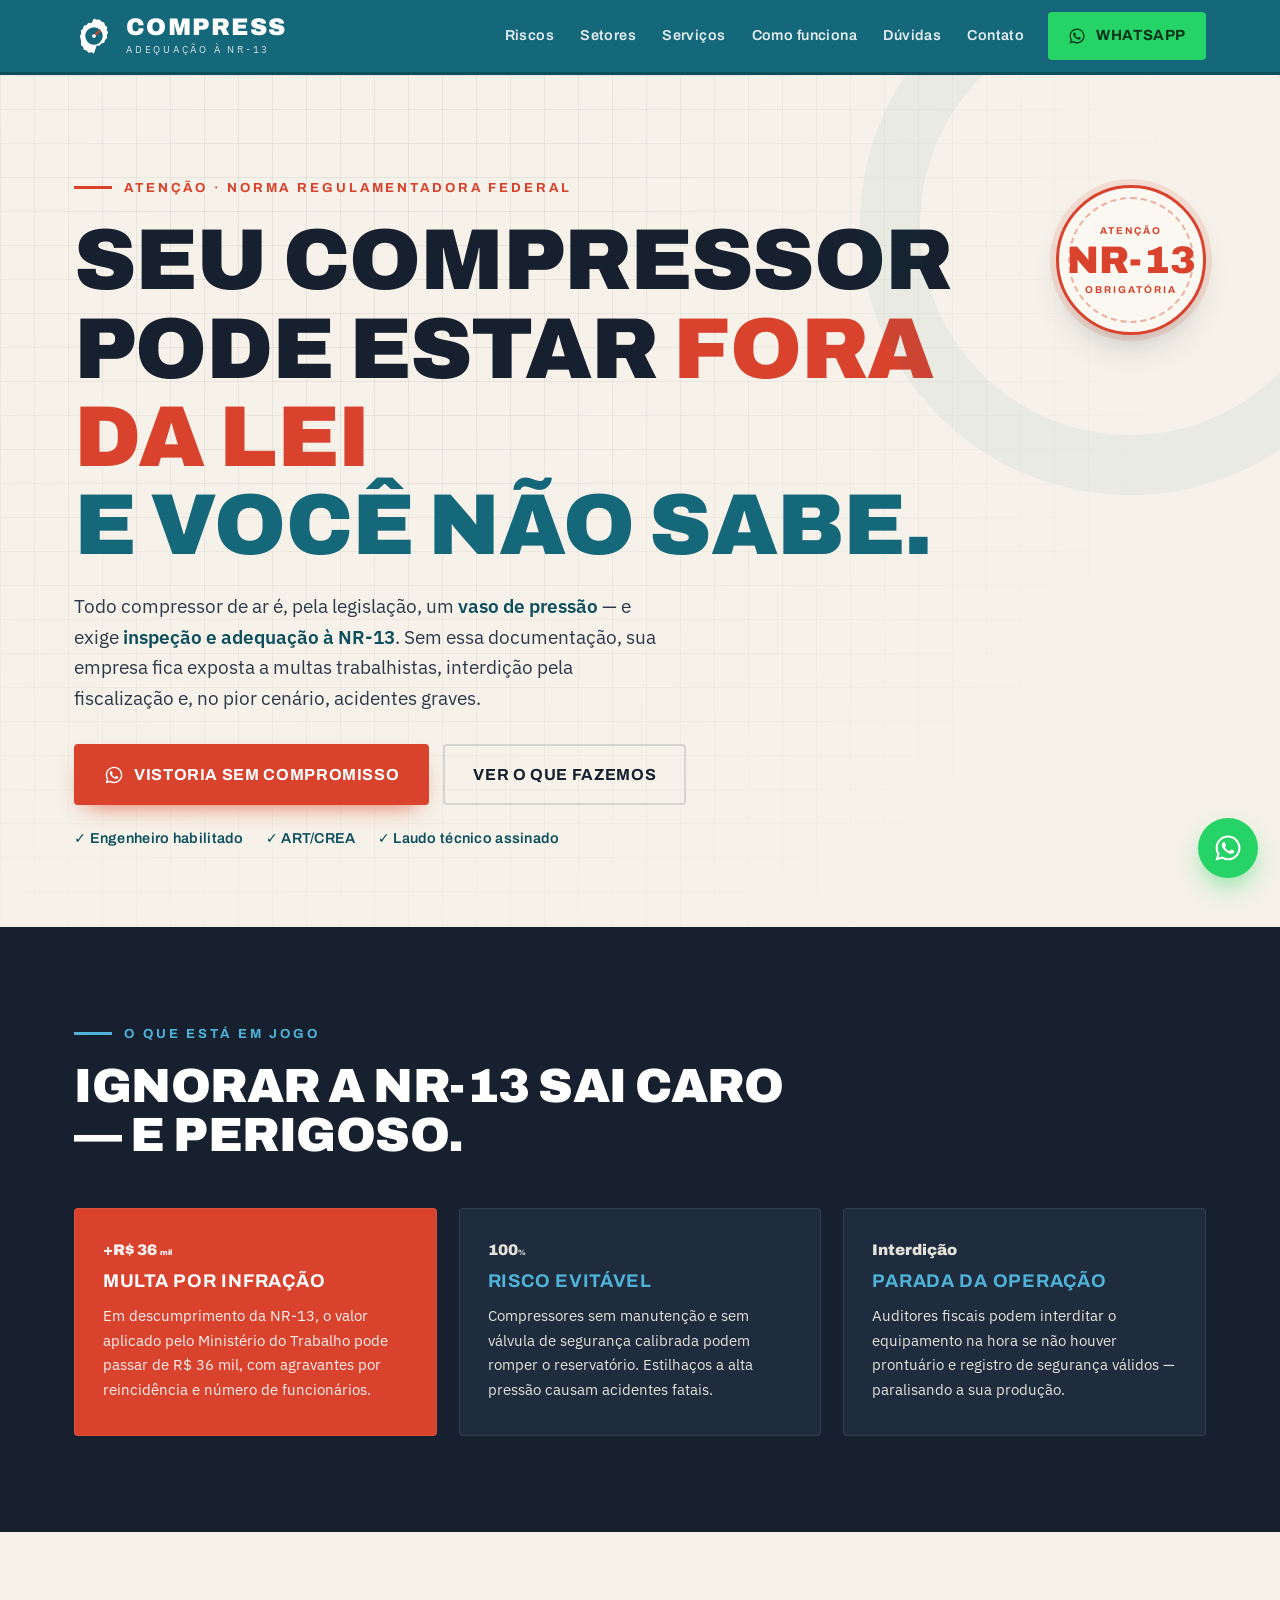
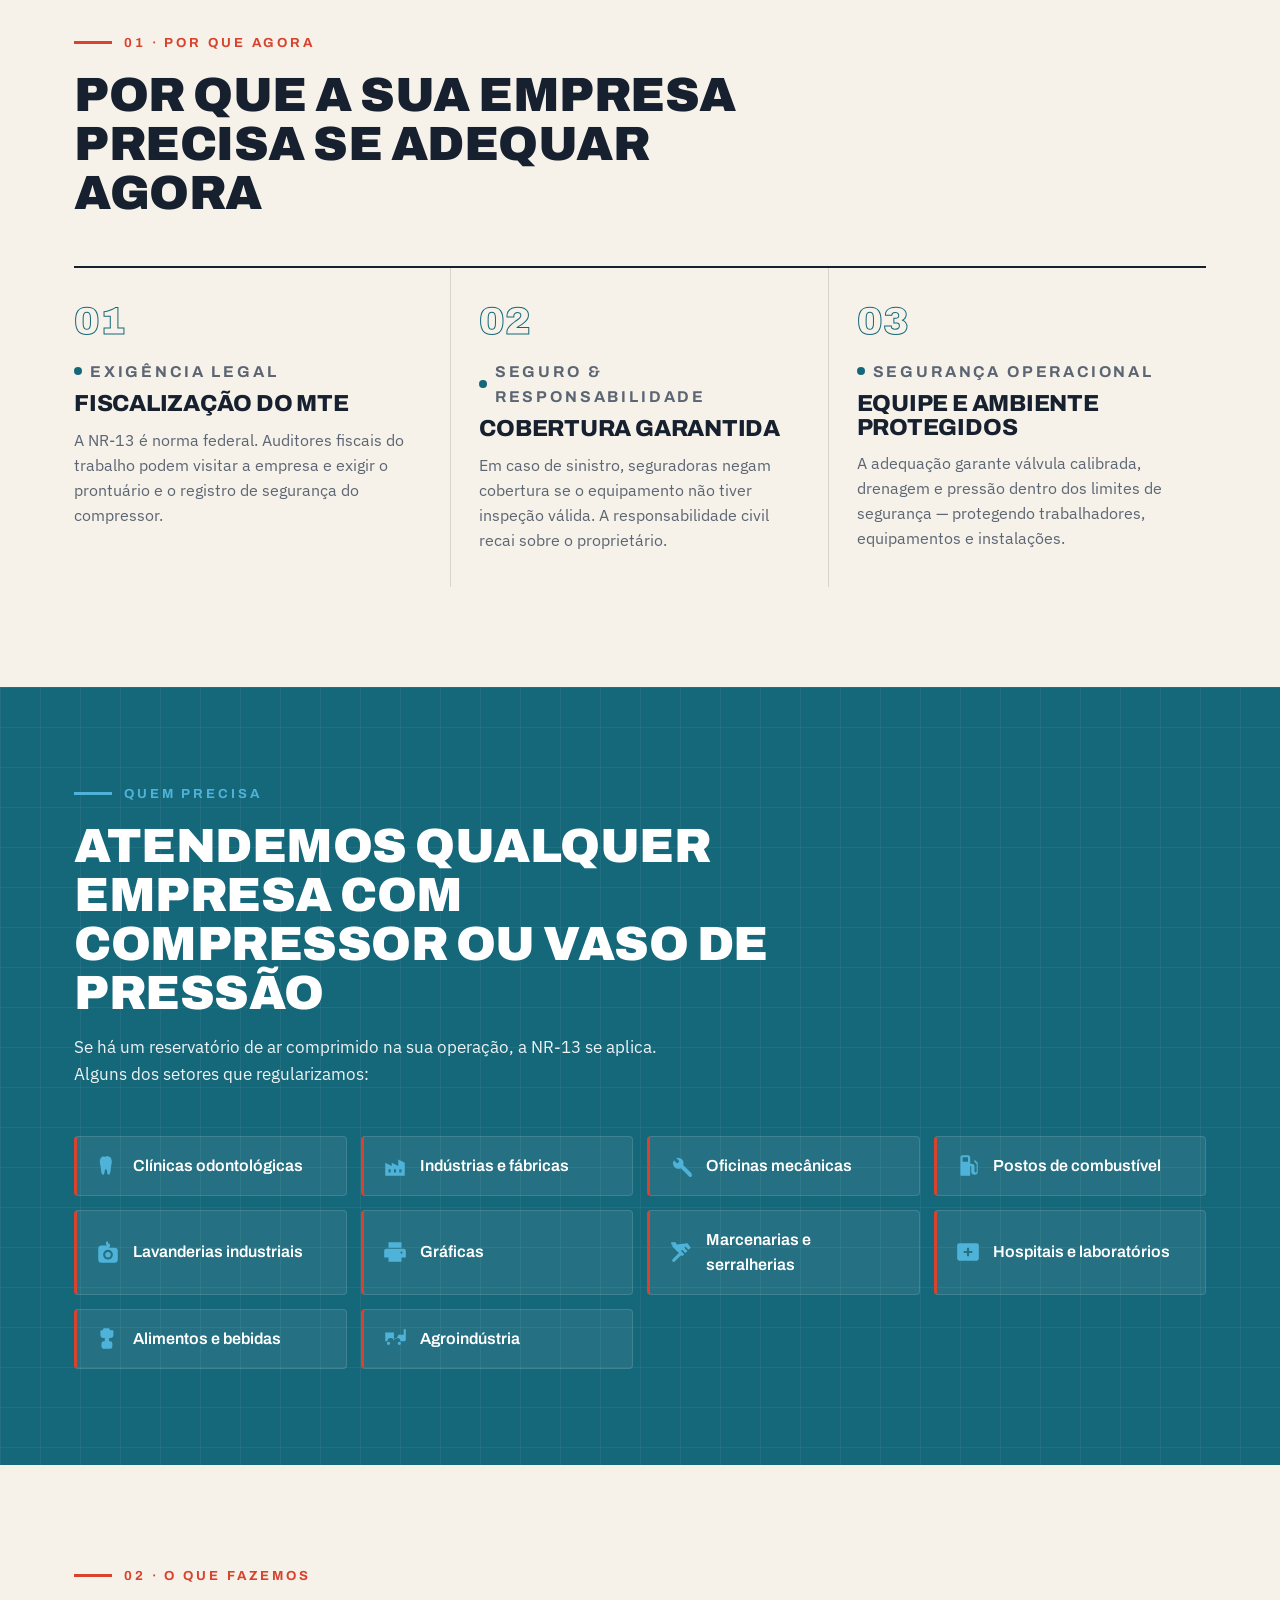
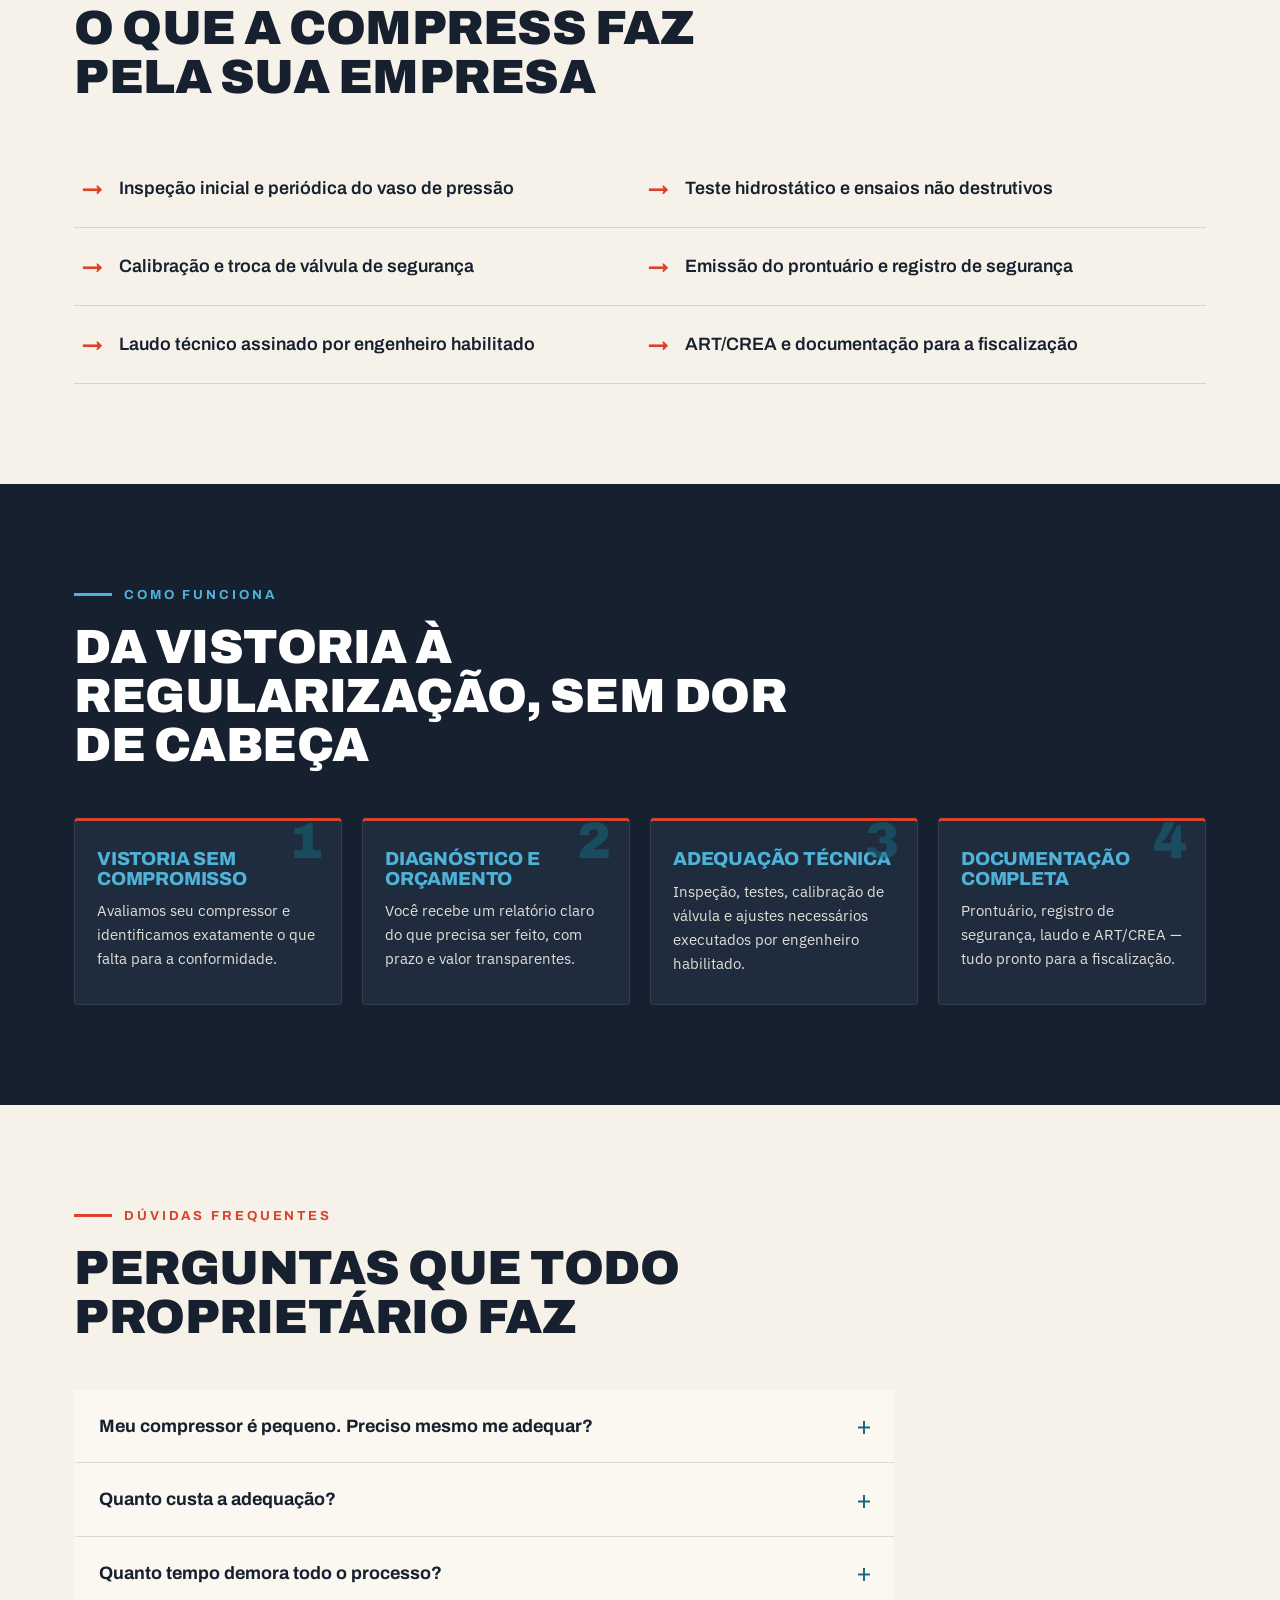
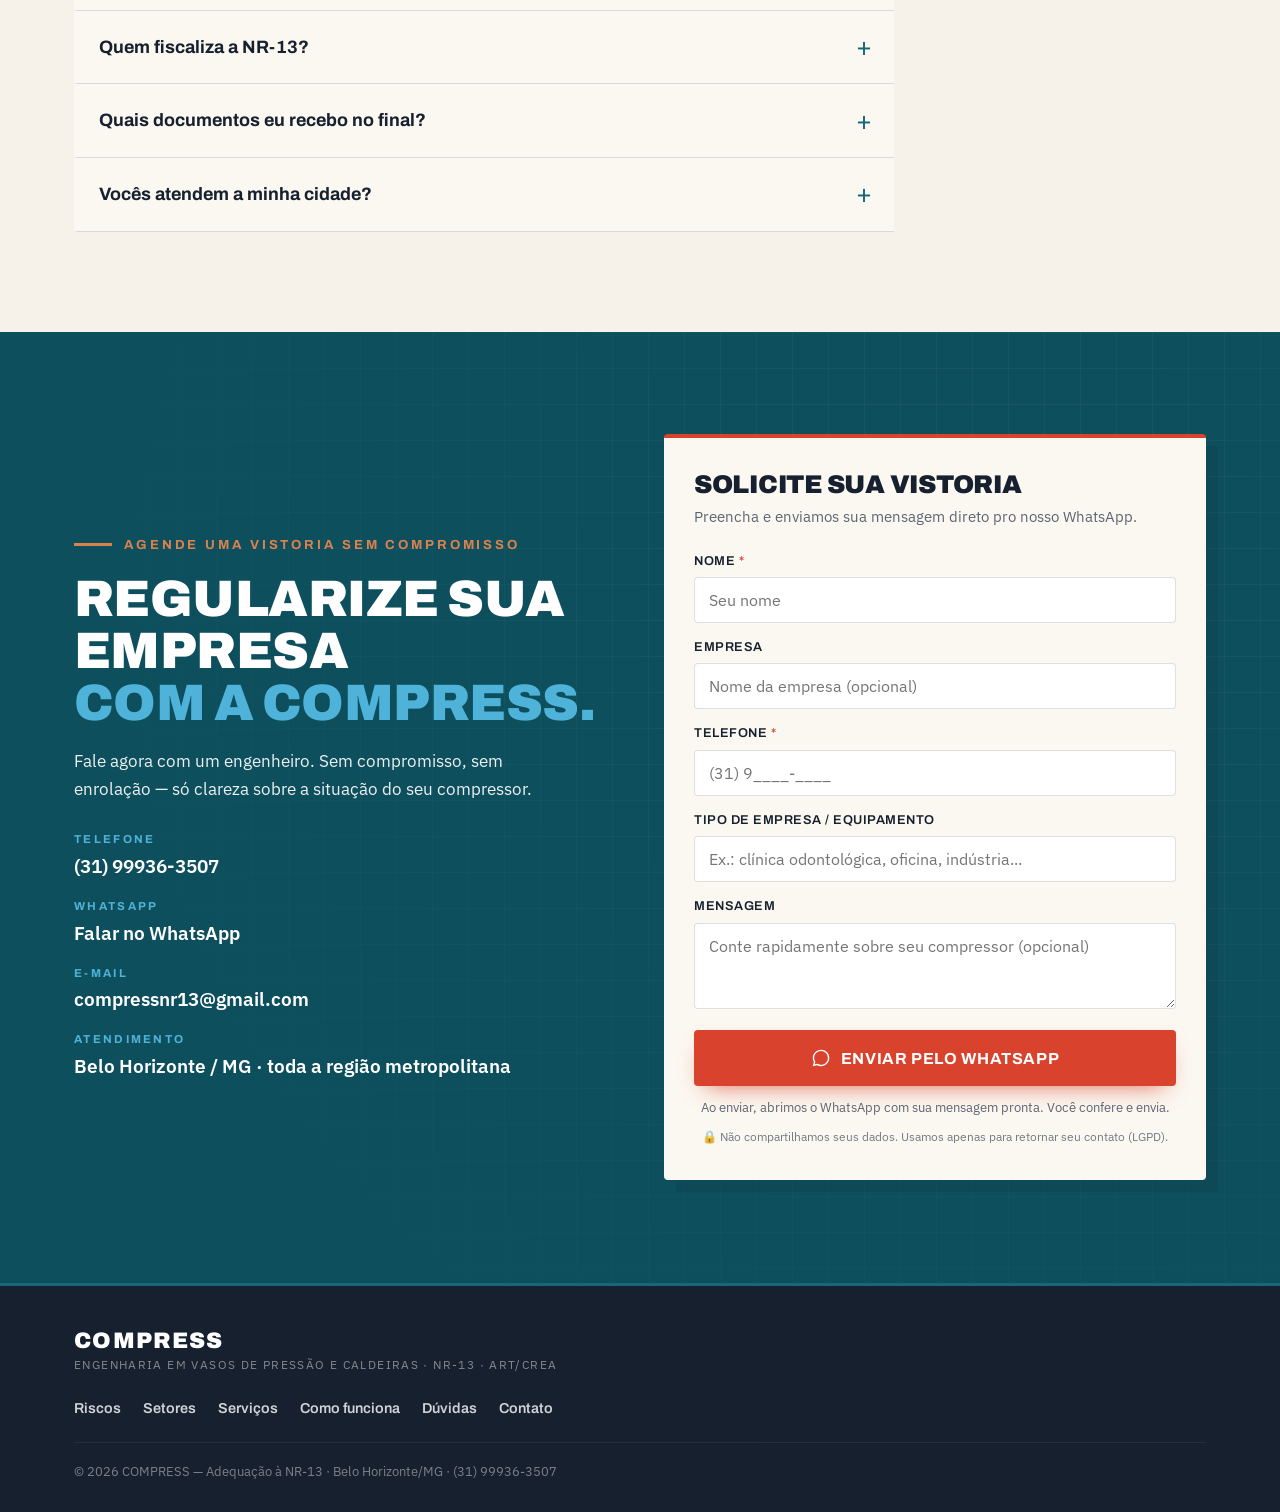
==== commit 2f29cee7: "Melhorias de SEO, acessibilidade e conversão - Ícones SVG monocromáticos no lugar de emojis nos seto" ====
--- a/index.html
+++ b/index.html
@@ -12,6 +12,14 @@
   <meta property="og:description" content="Seu compressor pode estar fora da lei. Regularize com engenharia em vasos de pressão e caldeiras — ART/CREA." />
   <meta property="og:type" content="website" />
   <meta property="og:locale" content="pt_BR" />
+  <meta property="og:url" content="https://educsj.github.io/compress-nr13/" />
+  <meta property="og:image" content="https://educsj.github.io/compress-nr13/assets/og-image.png" />
+  <meta property="og:image:width" content="1200" />
+  <meta property="og:image:height" content="630" />
+  <meta name="twitter:card" content="summary_large_image" />
+  <meta name="twitter:title" content="COMPRESS — Adequação à NR-13" />
+  <meta name="twitter:description" content="Seu compressor pode estar fora da lei. Regularize com engenharia em vasos de pressão e caldeiras — ART/CREA." />
+  <meta name="twitter:image" content="https://educsj.github.io/compress-nr13/assets/og-image.png" />
 
   <link rel="icon" href="assets/favicon.svg" type="image/svg+xml" />
 
@@ -49,6 +57,7 @@
         <a href="#setores">Setores</a>
         <a href="#servicos">Serviços</a>
         <a href="#processo">Como funciona</a>
+        <a href="#faq">Dúvidas</a>
         <a href="#contato">Contato</a>
       </nav>
 
@@ -182,16 +191,46 @@
       </header>
 
       <ul class="sector-grid reveal">
-        <li><span class="sector-ico">🦷</span> Clínicas odontológicas</li>
-        <li><span class="sector-ico">🏭</span> Indústrias e fábricas</li>
-        <li><span class="sector-ico">🔧</span> Oficinas mecânicas</li>
-        <li><span class="sector-ico">⛽</span> Postos de combustível</li>
-        <li><span class="sector-ico">🧺</span> Lavanderias industriais</li>
-        <li><span class="sector-ico">🖨️</span> Gráficas</li>
-        <li><span class="sector-ico">🪵</span> Marcenarias e serralherias</li>
-        <li><span class="sector-ico">🏥</span> Hospitais e clínicas</li>
-        <li><span class="sector-ico">🍺</span> Indústria de alimentos e bebidas</li>
-        <li><span class="sector-ico">🚜</span> Agroindústria</li>
+        <li>
+          <svg class="sector-ico" viewBox="0 0 24 24" aria-hidden="true"><path d="M8.5 3C6 3 4.5 5 4.5 8c0 1.4.3 2.4.6 4 .4 2 .3 3 .6 5 .2 1.3.7 3 1.8 3 1.3 0 1.2-1.8 1.5-3.3.2-1.1.4-1.7 1-1.7s.8.6 1 1.7c.3 1.5.2 3.3 1.5 3.3 1.1 0 1.6-1.7 1.8-3 .3-2 .2-3 .6-5 .3-1.6.6-2.6.6-4 0-3-1.5-5-4-5-1.2 0-1.8.5-3.5.5S9.7 3 8.5 3z"/></svg>
+          Clínicas odontológicas
+        </li>
+        <li>
+          <svg class="sector-ico" viewBox="0 0 24 24" aria-hidden="true"><path d="M3 21V9l6 3V9l6 3V6l6 3v12H3zm3-3h2v-3H6v3zm5 0h2v-3h-2v3zm5 0h2v-3h-2v3z"/></svg>
+          Indústrias e fábricas
+        </li>
+        <li>
+          <svg class="sector-ico" viewBox="0 0 24 24" aria-hidden="true"><path d="M21.7 18.6 14 11a5 5 0 0 0-6.4-6.3l2.9 2.9-2.1 2.1-2.9-2.9A5 5 0 0 0 11.9 14l7.6 7.6a1.5 1.5 0 0 0 2.2-2.1z"/></svg>
+          Oficinas mecânicas
+        </li>
+        <li>
+          <svg class="sector-ico" viewBox="0 0 24 24" aria-hidden="true"><path d="M5 21V4a2 2 0 0 1 2-2h5a2 2 0 0 1 2 2v6h1.5A2.5 2.5 0 0 1 18 12.5V17a1 1 0 0 0 2 0v-6.6l-2-2V6l2.5 2.5c.3.3.5.7.5 1.1V17a3 3 0 0 1-6 0v-4.5a.5.5 0 0 0-.5-.5H14v9H5zm2-13h5V4H7v4z"/></svg>
+          Postos de combustível
+        </li>
+        <li>
+          <svg class="sector-ico" viewBox="0 0 24 24" aria-hidden="true"><path d="M12 2a2 2 0 0 0-2 2c0 1 .7 1.6 1 2H6a3 3 0 0 0-3 3v10a3 3 0 0 0 3 3h12a3 3 0 0 0 3-3V11a3 3 0 0 0-3-3h-5c.3-.4 1-1 1-2a2 2 0 0 0-2-2zm0 8a4.5 4.5 0 1 1 0 9 4.5 4.5 0 0 1 0-9zm0 2a2.5 2.5 0 1 0 0 5 2.5 2.5 0 0 0 0-5z"/></svg>
+          Lavanderias industriais
+        </li>
+        <li>
+          <svg class="sector-ico" viewBox="0 0 24 24" aria-hidden="true"><path d="M6 3h12v5H6V3zM4 9h16a2 2 0 0 1 2 2v6h-4v4H6v-4H2v-6a2 2 0 0 1 2-2zm14 2.5a1 1 0 1 0 0 2 1 1 0 0 0 0-2zM8 15h8v4H8v-4z"/></svg>
+          Gráficas
+        </li>
+        <li>
+          <svg class="sector-ico" viewBox="0 0 24 24" aria-hidden="true"><path d="M3 3h4l1 2 10-1 3 4-2 2-3-3-1 1 3 3-2 2-3-3-1 1 3 3-2 2-9-9V5H3V3zm1 16 6-6 2 2-6 6H4v-2z"/></svg>
+          Marcenarias e serralherias
+        </li>
+        <li>
+          <svg class="sector-ico" viewBox="0 0 24 24" aria-hidden="true"><path d="M4 4h16a2 2 0 0 1 2 2v12a2 2 0 0 1-2 2H4a2 2 0 0 1-2-2V6a2 2 0 0 1 2-2zm7 4v3H8v2h3v3h2v-3h3v-2h-3V8h-2z"/></svg>
+          Hospitais e laboratórios
+        </li>
+        <li>
+          <svg class="sector-ico" viewBox="0 0 24 24" aria-hidden="true"><path d="M8 2h5l1 2h2a1 1 0 0 1 1 1v3a3 3 0 0 1-3 3h-1v3h1a2 2 0 0 1 2 2v3a2 2 0 0 1-2 2H8a2 2 0 0 1-2-2v-3a2 2 0 0 1 2-2h1v-3H8a3 3 0 0 1-3-3V5a1 1 0 0 1 1-1h1l1-2zm6 4h2v2a1 1 0 0 1-1 1h-1V6z"/></svg>
+          Alimentos e bebidas
+        </li>
+        <li>
+          <svg class="sector-ico" viewBox="0 0 24 24" aria-hidden="true"><path d="M3 6h8v6h2.2l2-4H20V3h2v9.5a1.5 1.5 0 0 1-1.5 1.5H17a3 3 0 0 0-6 .2A3 3 0 0 0 5 14H3V6zm3 8.5A1.5 1.5 0 1 0 6 17.5 1.5 1.5 0 0 0 6 14.5zm10 0a1.5 1.5 0 1 0 0 3 1.5 1.5 0 0 0 0-3z"/></svg>
+          Agroindústria
+        </li>
       </ul>
     </div>
   </section>
@@ -245,6 +284,70 @@
           <p>Prontuário, registro de segurança, laudo e ART/CREA — tudo pronto para a fiscalização.</p>
         </li>
       </ol>
+    </div>
+  </section>
+
+  <!-- ===================== FAQ ===================== -->
+  <section class="faq" id="faq">
+    <div class="container">
+      <header class="section-head reveal">
+        <p class="kicker"><span class="kicker-bar"></span> Dúvidas frequentes</p>
+        <h2>Perguntas que todo proprietário faz</h2>
+      </header>
+
+      <div class="faq-list reveal">
+        <details class="faq-item">
+          <summary>Meu compressor é pequeno. Preciso mesmo me adequar?</summary>
+          <div class="faq-answer">
+            <p>Na maioria dos casos, sim. A NR-13 classifica os vasos de pressão pelo produto entre pressão
+            e volume — e a grande parte dos compressores de ar usados em empresas se enquadra. Na vistoria
+            identificamos exatamente em qual categoria o seu equipamento está e o que a norma exige para ele.</p>
+          </div>
+        </details>
+
+        <details class="faq-item">
+          <summary>Quanto custa a adequação?</summary>
+          <div class="faq-answer">
+            <p>Depende do tipo, da categoria e do estado do equipamento. Por isso a primeira vistoria é
+            sem compromisso: avaliamos seu compressor e enviamos um orçamento transparente, com prazo e
+            valor fechados, antes de qualquer serviço.</p>
+          </div>
+        </details>
+
+        <details class="faq-item">
+          <summary>Quanto tempo demora todo o processo?</summary>
+          <div class="faq-answer">
+            <p>A vistoria é rápida. O prazo total varia conforme os ajustes necessários (calibração de
+            válvula, testes, reparos). Após a inspeção, você recebe um cronograma claro até a entrega de
+            toda a documentação.</p>
+          </div>
+        </details>
+
+        <details class="faq-item">
+          <summary>Quem fiscaliza a NR-13?</summary>
+          <div class="faq-answer">
+            <p>A NR-13 é norma federal do Ministério do Trabalho e Emprego (MTE). Auditores fiscais do
+            trabalho podem visitar a empresa e exigir o prontuário e o registro de segurança do equipamento.
+            Sem essa documentação, há risco de multa e até interdição.</p>
+          </div>
+        </details>
+
+        <details class="faq-item">
+          <summary>Quais documentos eu recebo no final?</summary>
+          <div class="faq-answer">
+            <p>Você fica com o prontuário do vaso de pressão, o registro de segurança, o laudo técnico
+            assinado por engenheiro habilitado e a ART/CREA — exatamente o que a fiscalização exige.</p>
+          </div>
+        </details>
+
+        <details class="faq-item">
+          <summary>Vocês atendem a minha cidade?</summary>
+          <div class="faq-answer">
+            <p>Atendemos Belo Horizonte e toda a região metropolitana. Se a sua empresa fica em uma cidade
+            próxima, fale com a gente pelo WhatsApp que confirmamos a disponibilidade.</p>
+          </div>
+        </details>
+      </div>
     </div>
   </section>
 
@@ -259,8 +362,12 @@
 
         <ul class="contact-info">
           <li>
-            <span class="ci-label">WhatsApp / Tel</span>
-            <a href="https://wa.me/5531999363507" target="_blank" rel="noopener">(31) 99936-3507</a>
+            <span class="ci-label">Telefone</span>
+            <a href="tel:+5531999363507">(31) 99936-3507</a>
+          </li>
+          <li>
+            <span class="ci-label">WhatsApp</span>
+            <a href="https://wa.me/5531999363507" target="_blank" rel="noopener">Falar no WhatsApp</a>
           </li>
           <li>
             <span class="ci-label">E-mail</span>
@@ -304,6 +411,7 @@
             Enviar pelo WhatsApp
           </button>
           <p class="form-note">Ao enviar, abrimos o WhatsApp com sua mensagem pronta. Você confere e envia.</p>
+          <p class="form-privacy">🔒 Não compartilhamos seus dados. Usamos apenas para retornar seu contato (LGPD).</p>
         </form>
       </div>
     </div>
@@ -323,6 +431,7 @@
         <a href="#setores">Setores</a>
         <a href="#servicos">Serviços</a>
         <a href="#processo">Como funciona</a>
+        <a href="#faq">Dúvidas</a>
         <a href="#contato">Contato</a>
       </nav>
       <p class="footer-legal">© <span id="year"></span> COMPRESS — Adequação à NR-13 · Belo Horizonte/MG · (31) 99936-3507</p>
@@ -334,6 +443,43 @@
     <svg viewBox="0 0 24 24" width="30" height="30" aria-hidden="true"><path fill="currentColor" d="M12.04 2c-5.46 0-9.91 4.45-9.91 9.91 0 1.75.46 3.45 1.32 4.95L2 22l5.25-1.38a9.86 9.86 0 0 0 4.79 1.22h.01c5.46 0 9.91-4.45 9.91-9.91 0-2.65-1.03-5.14-2.9-7.01A9.82 9.82 0 0 0 12.04 2zm0 18.15h-.01a8.2 8.2 0 0 1-4.18-1.15l-.3-.18-3.11.82.83-3.04-.2-.31a8.18 8.18 0 0 1-1.26-4.38c0-4.54 3.7-8.23 8.24-8.23 2.2 0 4.27.86 5.82 2.42a8.18 8.18 0 0 1 2.41 5.82c0 4.54-3.69 8.23-8.24 8.23zm4.52-6.16c-.25-.12-1.47-.72-1.69-.81-.23-.08-.39-.12-.56.13-.16.25-.64.81-.79.97-.14.17-.29.19-.54.06-.25-.12-1.05-.39-1.99-1.23-.74-.66-1.23-1.47-1.38-1.72-.14-.25-.01-.38.11-.51.11-.11.25-.29.37-.43.13-.14.17-.25.25-.41.08-.17.04-.31-.02-.43-.06-.12-.56-1.35-.77-1.85-.2-.48-.41-.42-.56-.43h-.48c-.17 0-.43.06-.66.31-.23.25-.86.85-.86 2.07s.89 2.4 1.01 2.56c.12.17 1.75 2.67 4.23 3.74.59.26 1.05.41 1.41.52.59.19 1.13.16 1.56.1.48-.07 1.47-.6 1.68-1.18.21-.58.21-1.07.14-1.18-.06-.11-.22-.17-.47-.29z"/></svg>
   </a>
 
+  <!-- Dados estruturados para o Google -->
+  <script type="application/ld+json">
+  {
+    "@context": "https://schema.org",
+    "@type": "ProfessionalService",
+    "name": "COMPRESS — Adequação à NR-13",
+    "description": "Adequação à NR-13 para empresas com compressores e vasos de pressão: inspeção, laudo técnico, ART/CREA e prontuário de segurança.",
+    "url": "https://educsj.github.io/compress-nr13/",
+    "image": "https://educsj.github.io/compress-nr13/assets/og-image.png",
+    "telephone": "+5531999363507",
+    "email": "compressnr13@gmail.com",
+    "areaServed": {
+      "@type": "City",
+      "name": "Belo Horizonte e região metropolitana"
+    },
+    "address": {
+      "@type": "PostalAddress",
+      "addressLocality": "Belo Horizonte",
+      "addressRegion": "MG",
+      "addressCountry": "BR"
+    },
+    "knowsAbout": ["NR-13", "vasos de pressão", "compressores", "caldeiras", "inspeção de segurança"]
+  }
+  </script>
+  <script type="application/ld+json">
+  {
+    "@context": "https://schema.org",
+    "@type": "FAQPage",
+    "mainEntity": [
+      { "@type": "Question", "name": "Meu compressor é pequeno. Preciso mesmo me adequar?", "acceptedAnswer": { "@type": "Answer", "text": "Na maioria dos casos, sim. A NR-13 classifica os vasos de pressão pelo produto entre pressão e volume, e a maioria dos compressores de ar usados em empresas se enquadra. Na vistoria identificamos a categoria do seu equipamento e o que a norma exige." } },
+      { "@type": "Question", "name": "Quanto custa a adequação?", "acceptedAnswer": { "@type": "Answer", "text": "Depende do tipo, da categoria e do estado do equipamento. A primeira vistoria é sem compromisso e enviamos um orçamento transparente, com prazo e valor fechados, antes de qualquer serviço." } },
+      { "@type": "Question", "name": "Quem fiscaliza a NR-13?", "acceptedAnswer": { "@type": "Answer", "text": "A NR-13 é norma federal do Ministério do Trabalho e Emprego (MTE). Auditores fiscais podem exigir o prontuário e o registro de segurança do equipamento, com risco de multa e interdição." } },
+      { "@type": "Question", "name": "Quais documentos eu recebo no final?", "acceptedAnswer": { "@type": "Answer", "text": "Prontuário do vaso de pressão, registro de segurança, laudo técnico assinado por engenheiro habilitado e ART/CREA." } }
+    ]
+  }
+  </script>
+
   <script src="js/main.js"></script>
 </body>
 </html>
--- a/css/styles.css
+++ b/css/styles.css
@@ -45,6 +45,14 @@
 h1, h2, h3 { font-family: var(--f-display); line-height: 1.02; letter-spacing: -.01em; }
 
 a { color: inherit; }
+
+/* Foco visível para navegação por teclado (acessibilidade) */
+:focus-visible {
+  outline: 3px solid var(--teal-light);
+  outline-offset: 3px;
+  border-radius: 2px;
+}
+.site-header :focus-visible { outline-color: #fff; }
 
 /* ---------- Reusable ---------- */
 .kicker {
@@ -314,7 +322,7 @@
 }
 .sectors .container { position: relative; }
 .sectors .section-head h2 { color: #fff; }
-.sectors .section-sub { color: rgba(255,255,255,.82); }
+.sectors .section-sub { color: rgba(255,255,255,.92); }
 
 .sector-grid {
   list-style: none; display: grid;
@@ -330,7 +338,10 @@
   transition: background .18s ease, transform .18s ease;
 }
 .sector-grid li:hover { background: rgba(255,255,255,.13); transform: translateX(4px); }
-.sector-ico { font-size: 1.4rem; line-height: 1; }
+.sector-ico {
+  width: 26px; height: 26px; flex-shrink: 0;
+  fill: var(--teal-light);
+}
 
 /* ============================================================
    SERVIÇOS
@@ -374,6 +385,42 @@
 }
 .step h3 { font-size: 1.18rem; font-weight: 800; text-transform: uppercase; margin-bottom: 10px; color: var(--teal-light); }
 .step p { font-size: .95rem; opacity: .9; }
+
+/* ============================================================
+   FAQ
+   ============================================================ */
+.faq { background: var(--cream); padding: clamp(64px, 8vw, 100px) 0; }
+.faq-list { max-width: 820px; }
+.faq-item {
+  border-bottom: 1px solid var(--line-strong);
+  background: var(--cream-2);
+  border-left: 3px solid transparent;
+  transition: border-color .2s ease;
+}
+.faq-item[open] { border-left-color: var(--red); }
+.faq-item summary {
+  list-style: none;
+  cursor: pointer;
+  font-family: var(--f-display);
+  font-weight: 700;
+  font-size: 1.12rem;
+  color: var(--ink);
+  padding: 22px 48px 22px 22px;
+  position: relative;
+  user-select: none;
+}
+.faq-item summary::-webkit-details-marker { display: none; }
+.faq-item summary::after {
+  content: "+";
+  position: absolute;
+  right: 22px; top: 50%; transform: translateY(-50%);
+  font-size: 1.6rem; font-weight: 400; color: var(--teal);
+  transition: transform .2s ease;
+}
+.faq-item[open] summary::after { content: "−"; color: var(--red); }
+.faq-item summary:hover { color: var(--teal-deep); }
+.faq-answer { padding: 0 22px 22px; }
+.faq-answer p { color: var(--muted); font-size: 1rem; }
 
 /* ============================================================
    CONTATO
@@ -392,7 +439,7 @@
 .contact-copy .kicker { color: var(--orange); }
 .contact-copy h2 { font-size: clamp(2rem, 4.5vw, 3.2rem); font-weight: 900; text-transform: uppercase; color: #fff; }
 .contact-copy h2 .hl-cyan { color: var(--teal-light); display: block; }
-.contact-lead { margin: 18px 0 28px; font-size: 1.08rem; opacity: .9; max-width: 460px; }
+.contact-lead { margin: 18px 0 28px; font-size: 1.08rem; color: rgba(255,255,255,.92); max-width: 460px; }
 
 .contact-info { list-style: none; display: grid; gap: 16px; }
 .contact-info li { display: flex; flex-direction: column; gap: 2px; }
@@ -434,6 +481,7 @@
 .contact-form textarea { resize: vertical; }
 .contact-form input.invalid, .contact-form textarea.invalid { border-color: var(--red); box-shadow: 0 0 0 3px rgba(217,67,46,.15); }
 .form-note { font-size: .8rem; color: var(--muted); margin-top: 12px; text-align: center; }
+.form-privacy { font-size: .76rem; color: var(--muted); margin-top: 8px; text-align: center; opacity: .85; }
 
 /* ============================================================
    FOOTER
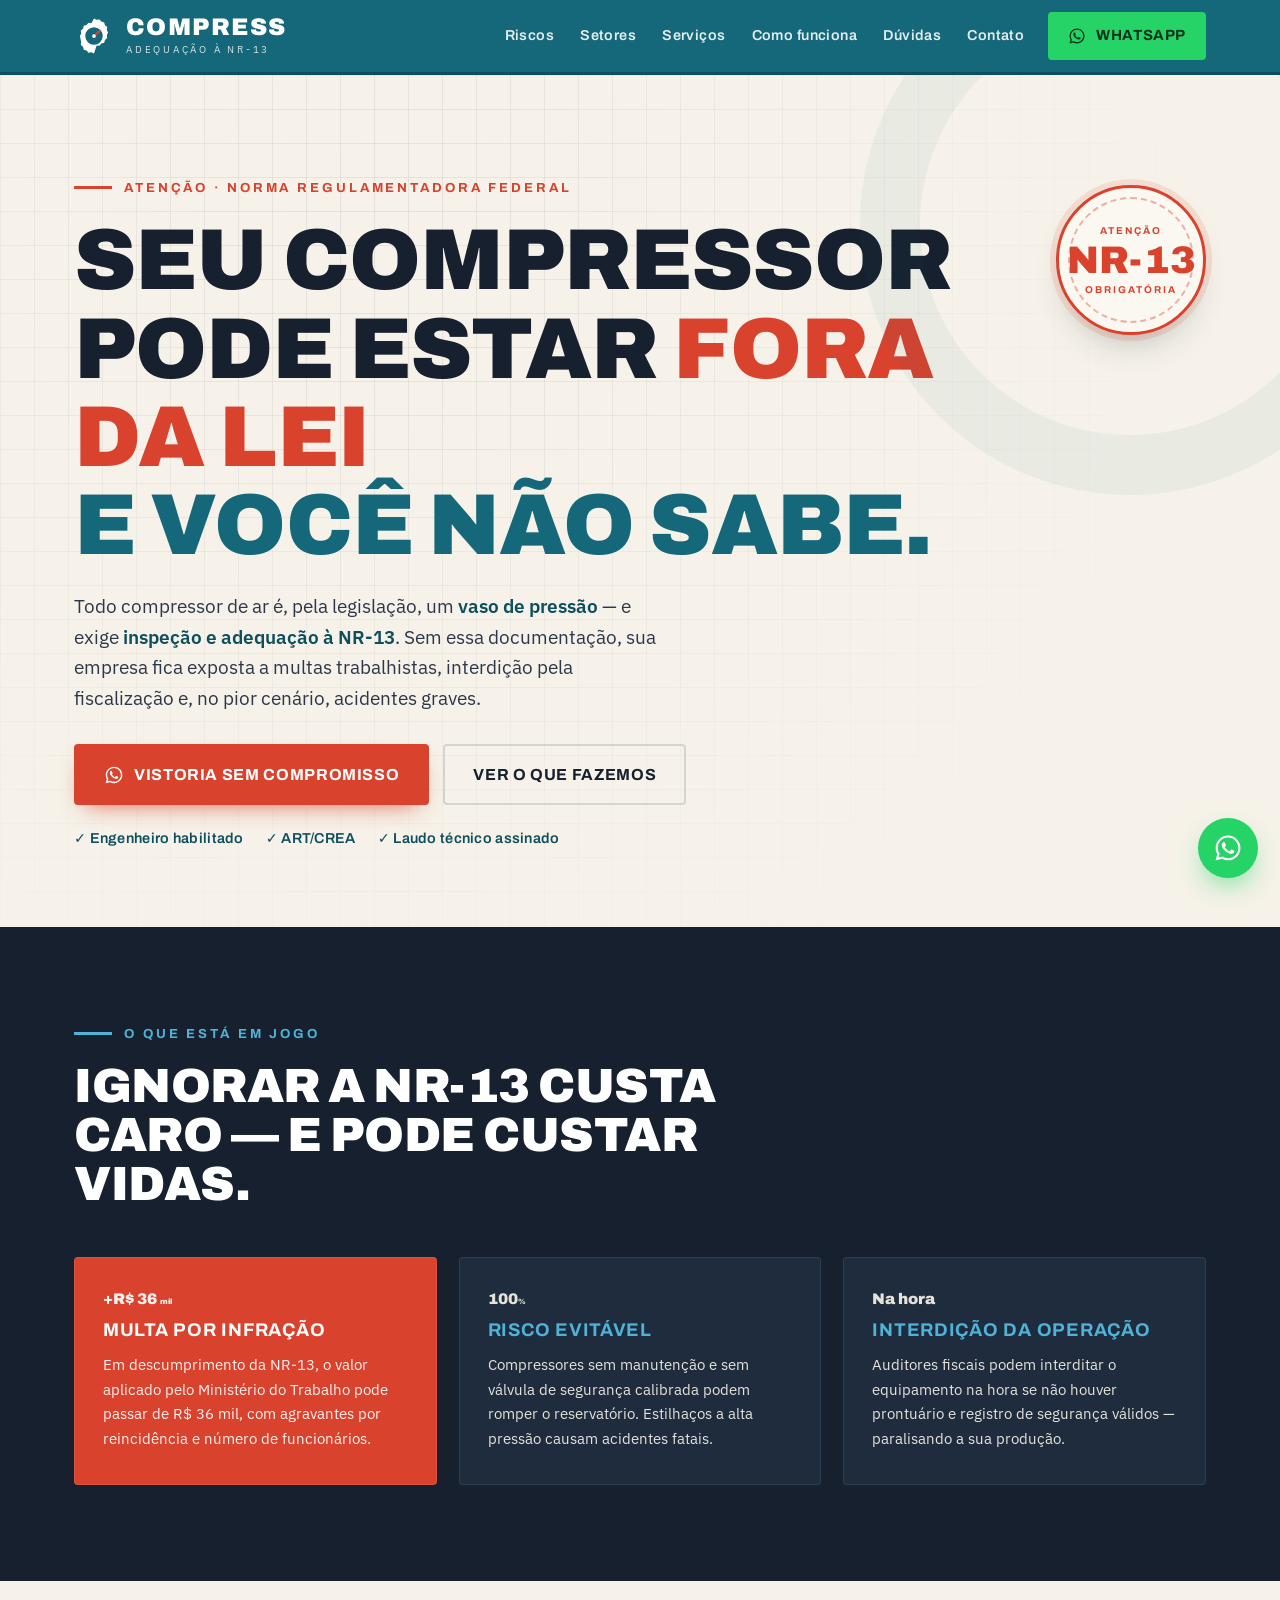
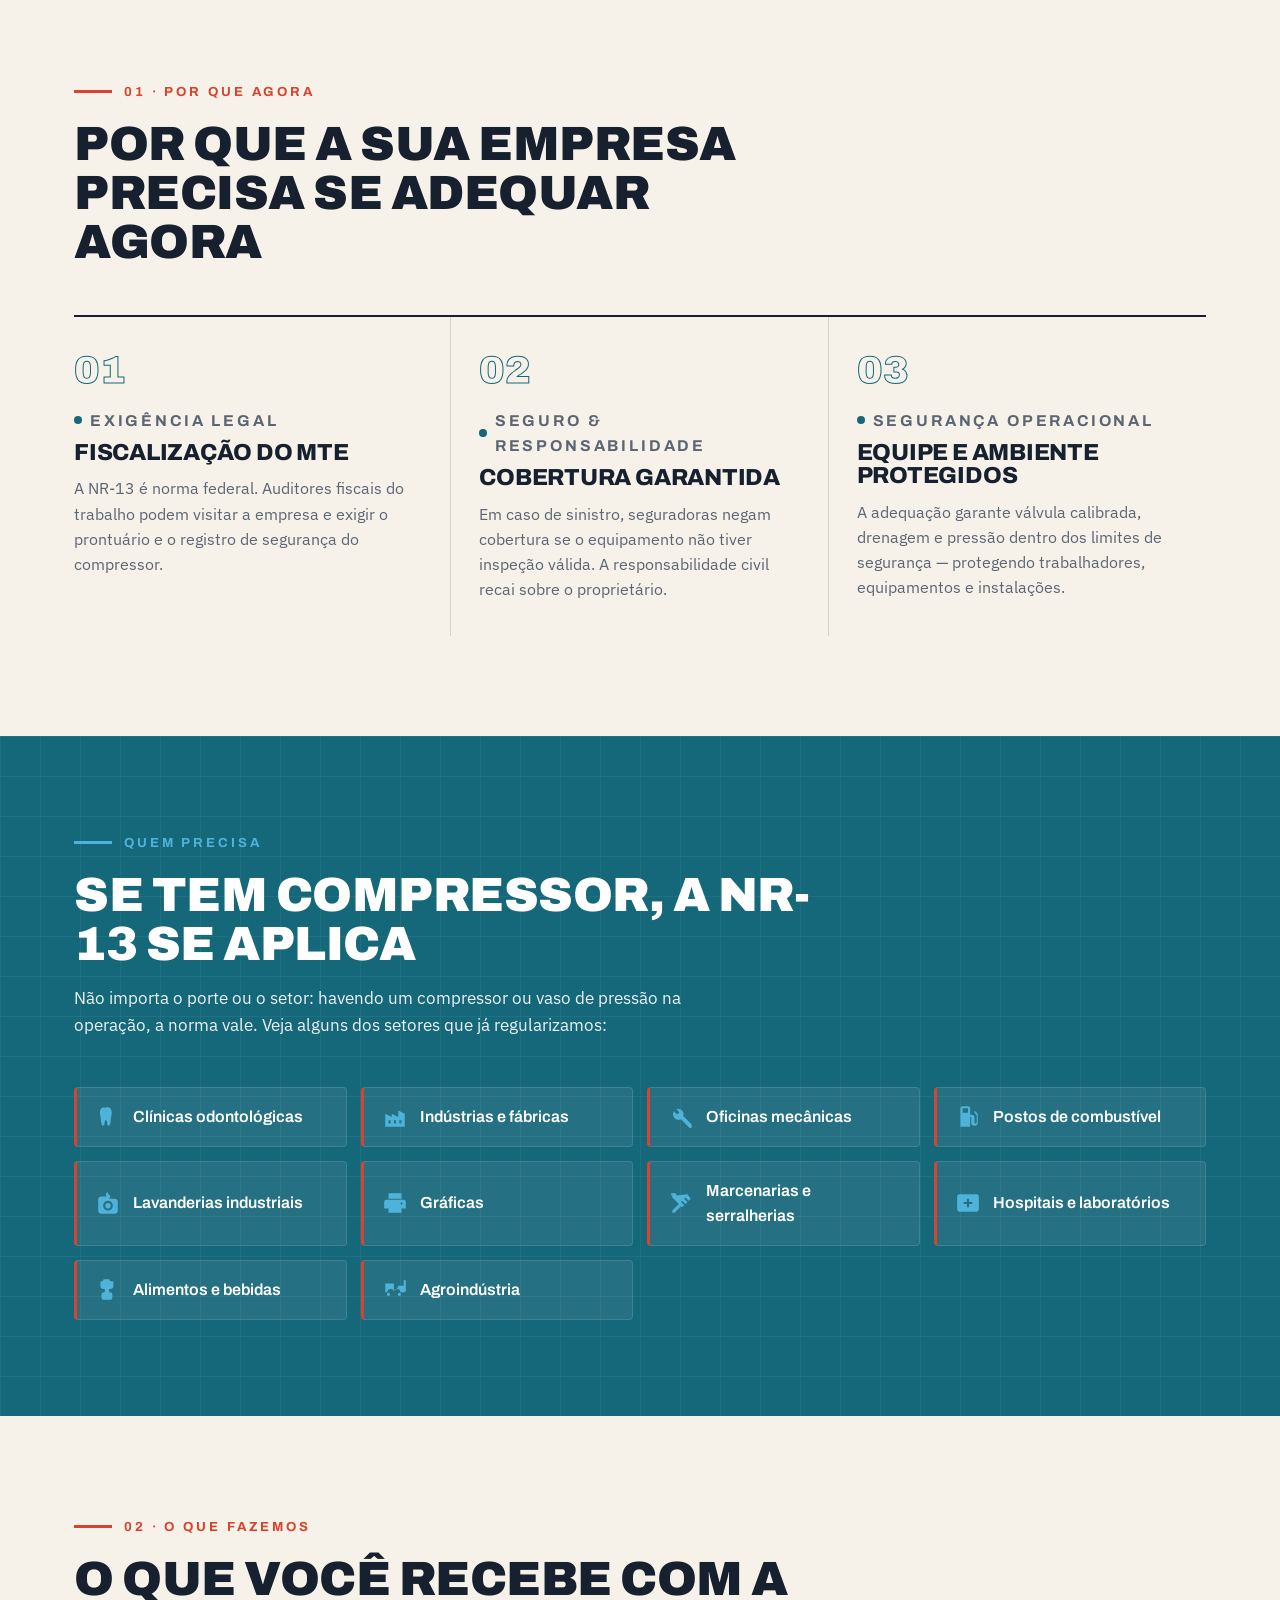
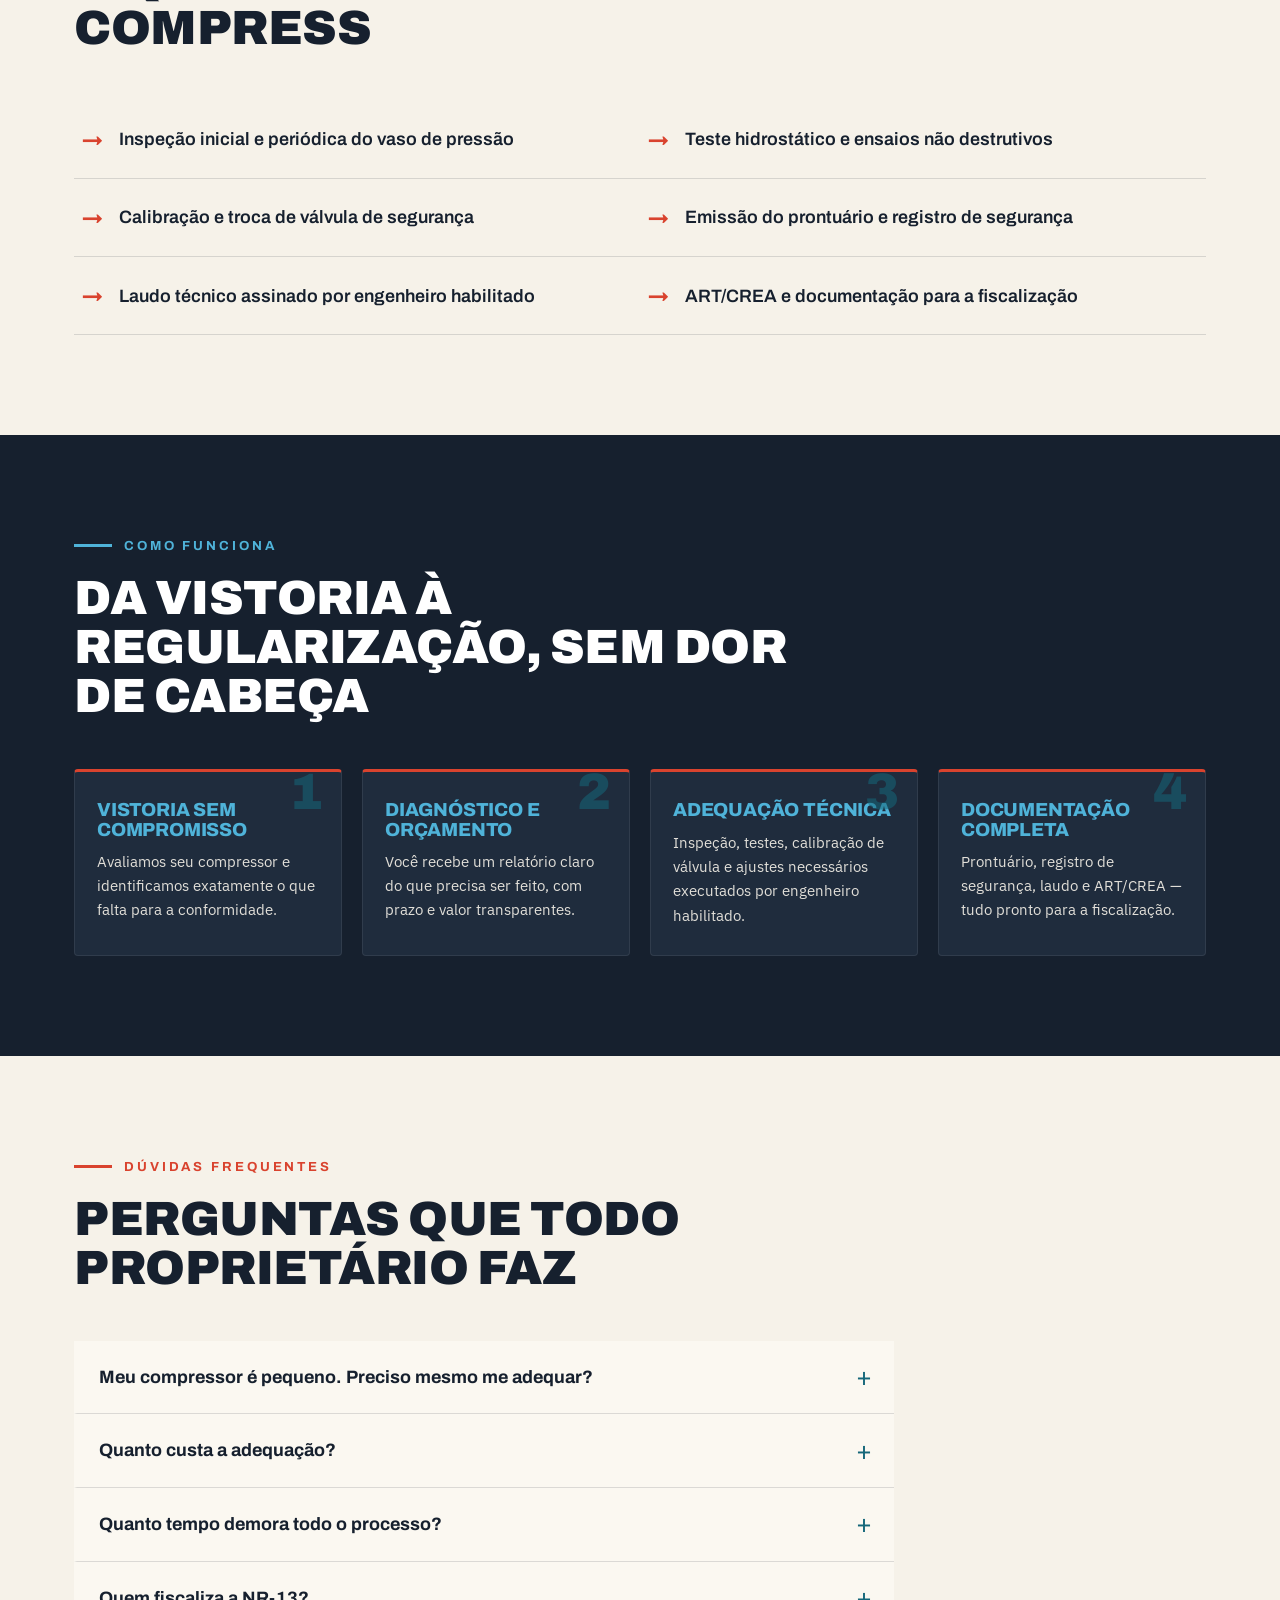
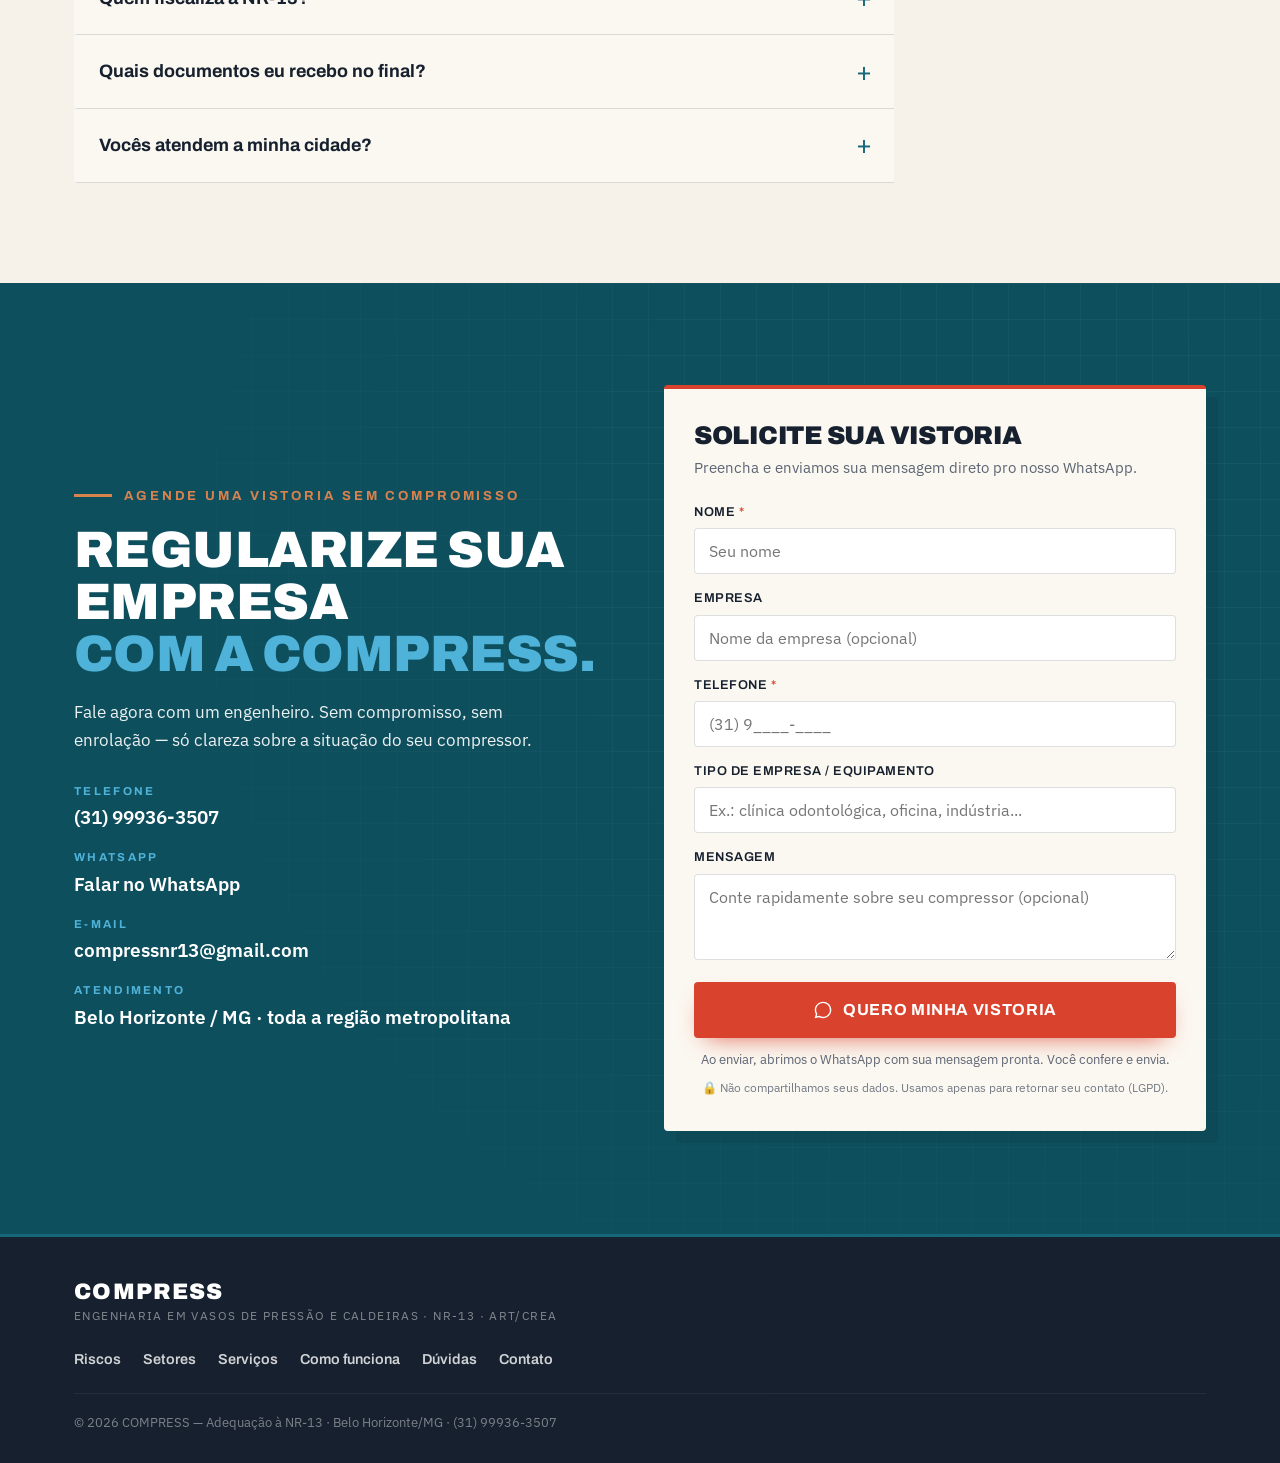
==== commit 190548ae: "Corrige robustez da hero e refina copy de conversão - Conteúdo visível por padrão; estado oculto/ani" ====
--- a/index.html
+++ b/index.html
@@ -4,6 +4,8 @@
   <meta charset="UTF-8" />
   <meta name="viewport" content="width=device-width, initial-scale=1.0" />
   <title>COMPRESS — Adequação à NR-13 | Vasos de Pressão e Caldeiras</title>
+  <!-- Marca JS ativo o quanto antes: sem isso, o conteúdo nunca fica oculto (fallback seguro). -->
+  <script>document.documentElement.classList.add('js');</script>
   <meta name="description" content="Adequação à NR-13 para empresas com compressores e vasos de pressão. Inspeção, laudo técnico, ART/CREA e prontuário de segurança. Belo Horizonte/MG e região. Vistoria sem compromisso." />
   <meta name="theme-color" content="#15677A" />
 
@@ -117,7 +119,7 @@
     <div class="container">
       <header class="section-head reveal">
         <p class="kicker light"><span class="kicker-bar"></span> O que está em jogo</p>
-        <h2>Ignorar a NR-13 sai caro — e perigoso.</h2>
+        <h2>Ignorar a NR-13 custa caro — e pode custar vidas.</h2>
       </header>
 
       <div class="risk-cards">
@@ -136,8 +138,8 @@
         </article>
 
         <article class="risk-card risk-card--dark reveal">
-          <p class="risk-figure">Interdição</p>
-          <h3>Parada da operação</h3>
+          <p class="risk-figure">Na hora</p>
+          <h3>Interdição da operação</h3>
           <p>Auditores fiscais podem interditar o equipamento na hora se não houver prontuário e registro de
             segurança válidos — paralisando a sua produção.</p>
         </article>
@@ -186,8 +188,8 @@
     <div class="container">
       <header class="section-head reveal">
         <p class="kicker light"><span class="kicker-bar"></span> Quem precisa</p>
-        <h2>Atendemos qualquer empresa com compressor ou vaso de pressão</h2>
-        <p class="section-sub">Se há um reservatório de ar comprimido na sua operação, a NR-13 se aplica. Alguns dos setores que regularizamos:</p>
+        <h2>Se tem compressor, a NR-13 se aplica</h2>
+        <p class="section-sub">Não importa o porte ou o setor: havendo um compressor ou vaso de pressão na operação, a norma vale. Veja alguns dos setores que já regularizamos:</p>
       </header>
 
       <ul class="sector-grid reveal">
@@ -240,7 +242,7 @@
     <div class="container">
       <header class="section-head reveal">
         <p class="kicker"><span class="kicker-bar"></span> 02 · O que fazemos</p>
-        <h2>O que a COMPRESS faz pela sua empresa</h2>
+        <h2>O que você recebe com a COMPRESS</h2>
       </header>
 
       <div class="service-list">
@@ -408,7 +410,7 @@
 
           <button type="submit" class="btn btn-red btn-block btn-lg">
             <svg class="wa-icon" viewBox="0 0 24 24" width="20" height="20" aria-hidden="true"><path fill="currentColor" d="M12.04 2c-5.46 0-9.91 4.45-9.91 9.91 0 1.75.46 3.45 1.32 4.95L2 22l5.25-1.38a9.86 9.86 0 0 0 4.79 1.22h.01c5.46 0 9.91-4.45 9.91-9.91 0-2.65-1.03-5.14-2.9-7.01A9.82 9.82 0 0 0 12.04 2zm0 18.15h-.01a8.2 8.2 0 0 1-4.18-1.15l-.3-.18-3.11.82.83-3.04-.2-.31a8.18 8.18 0 0 1-1.26-4.38c0-4.54 3.7-8.23 8.24-8.23 2.2 0 4.27.86 5.82 2.42a8.18 8.18 0 0 1 2.41 5.82c0 4.54-3.69 8.23-8.24 8.23z"/></svg>
-            Enviar pelo WhatsApp
+            Quero minha vistoria
           </button>
           <p class="form-note">Ao enviar, abrimos o WhatsApp com sua mensagem pronta. Você confere e envia.</p>
           <p class="form-privacy">🔒 Não compartilhamos seus dados. Usamos apenas para retornar seu contato (LGPD).</p>
--- a/css/styles.css
+++ b/css/styles.css
@@ -513,14 +513,18 @@
 /* ============================================================
    REVEAL ANIMATION
    ============================================================ */
-.reveal { opacity: 0; transform: translateY(24px); transition: opacity .6s ease, transform .6s ease; }
-.reveal.in { opacity: 1; transform: none; }
+/* Conteúdo é visível por padrão. O estado oculto/animado só é aplicado
+   quando o JS está ativo (html.js), garantindo que nada "suma" se o
+   JavaScript falhar, for bloqueado ou demorar a executar. */
+.reveal { transition: opacity .6s ease, transform .6s ease; }
+html.js .reveal { opacity: 0; transform: translateY(24px); }
+html.js .reveal.in { opacity: 1; transform: none; }
 .reveal:nth-child(2) { transition-delay: .06s; }
 .reveal:nth-child(3) { transition-delay: .12s; }
 .reveal:nth-child(4) { transition-delay: .18s; }
 
 @media (prefers-reduced-motion: reduce) {
-  .reveal { opacity: 1; transform: none; transition: none; }
+  html.js .reveal { opacity: 1; transform: none; transition: none; }
   .seal, .wa-float { animation: none; }
   html { scroll-behavior: auto; }
 }
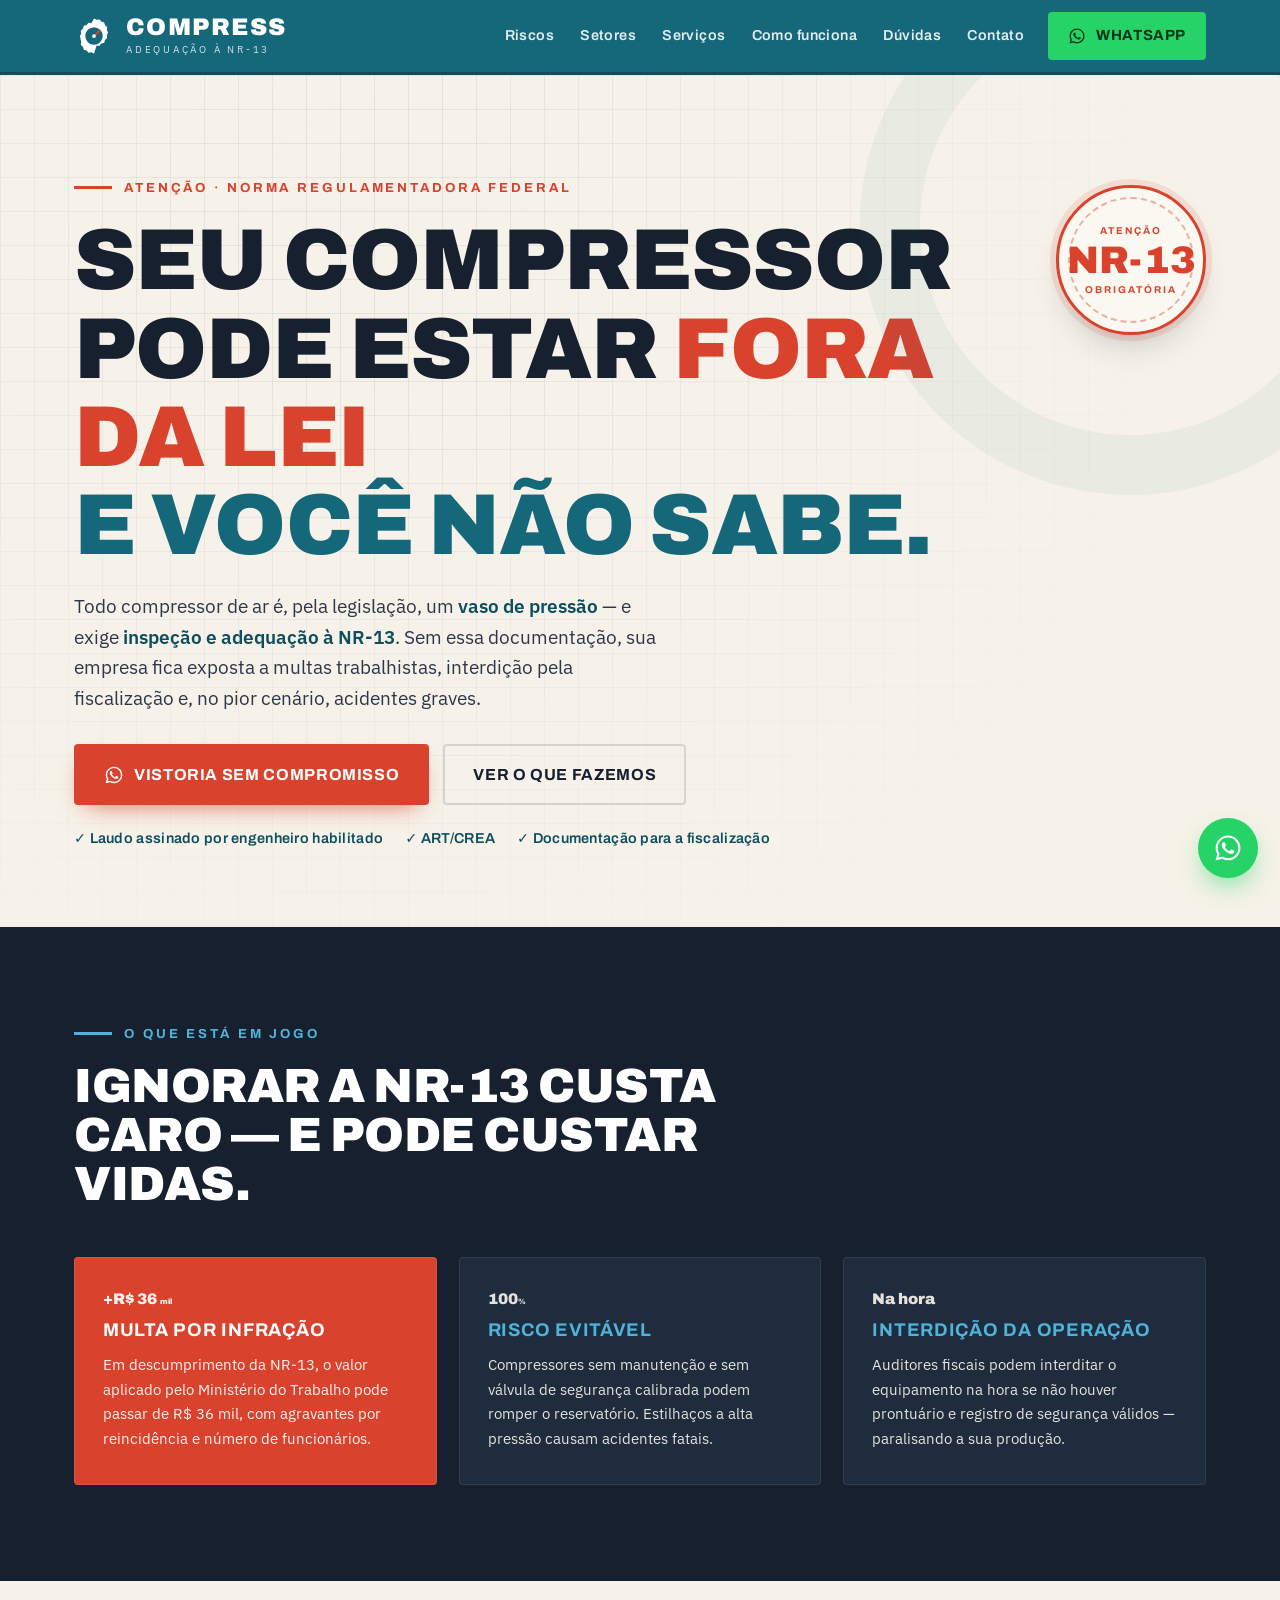
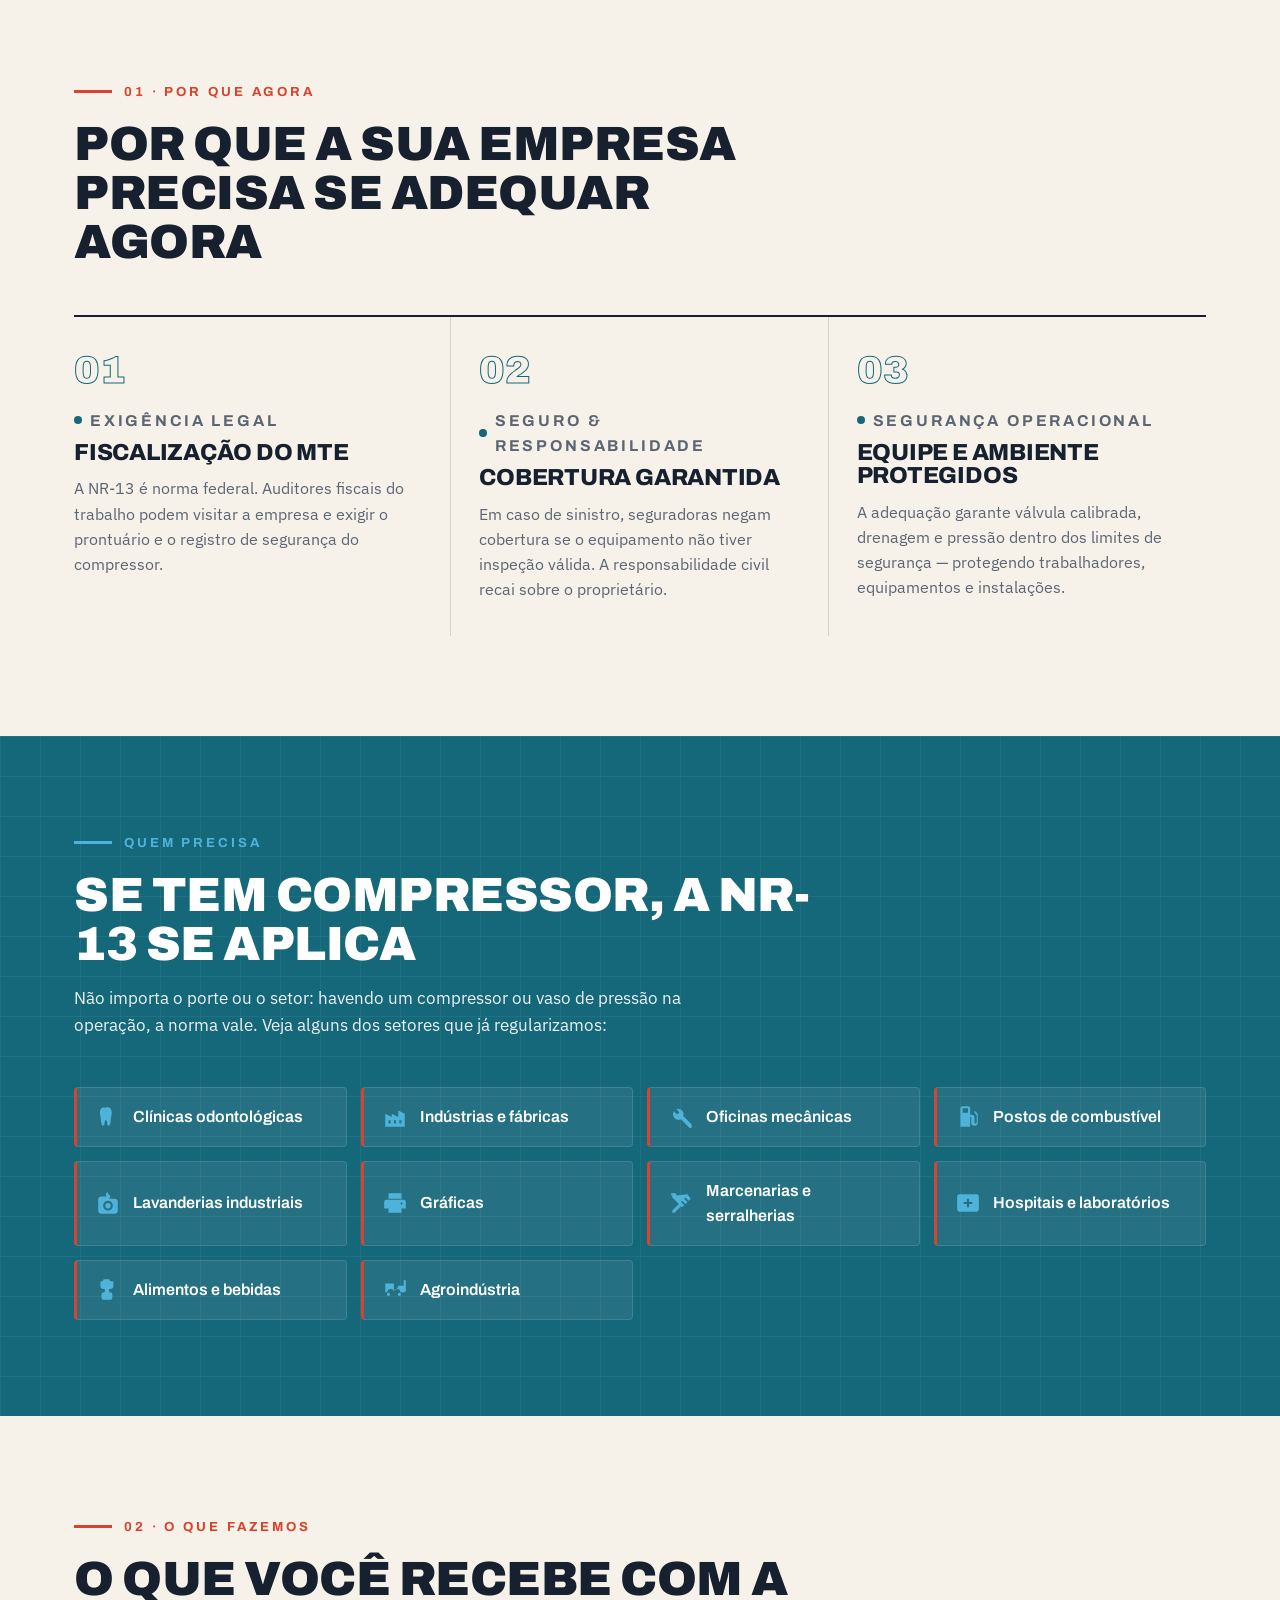
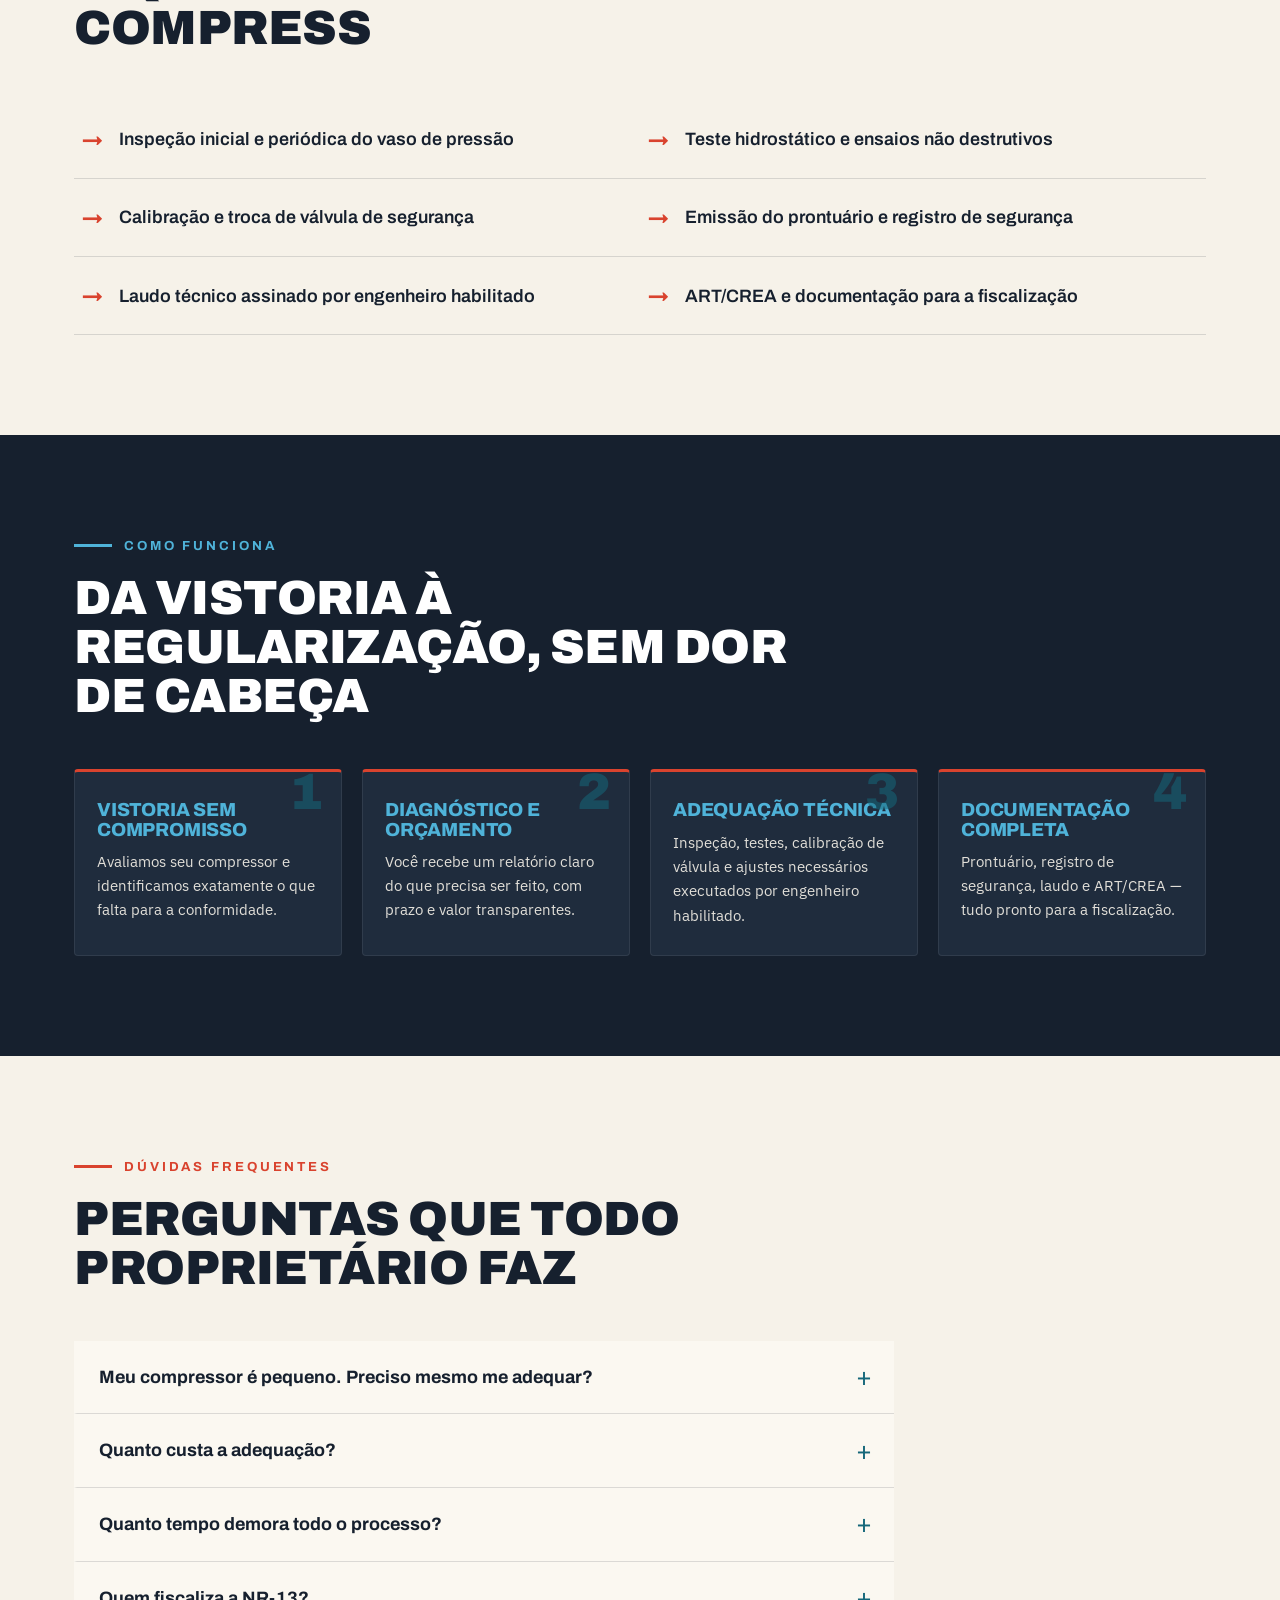
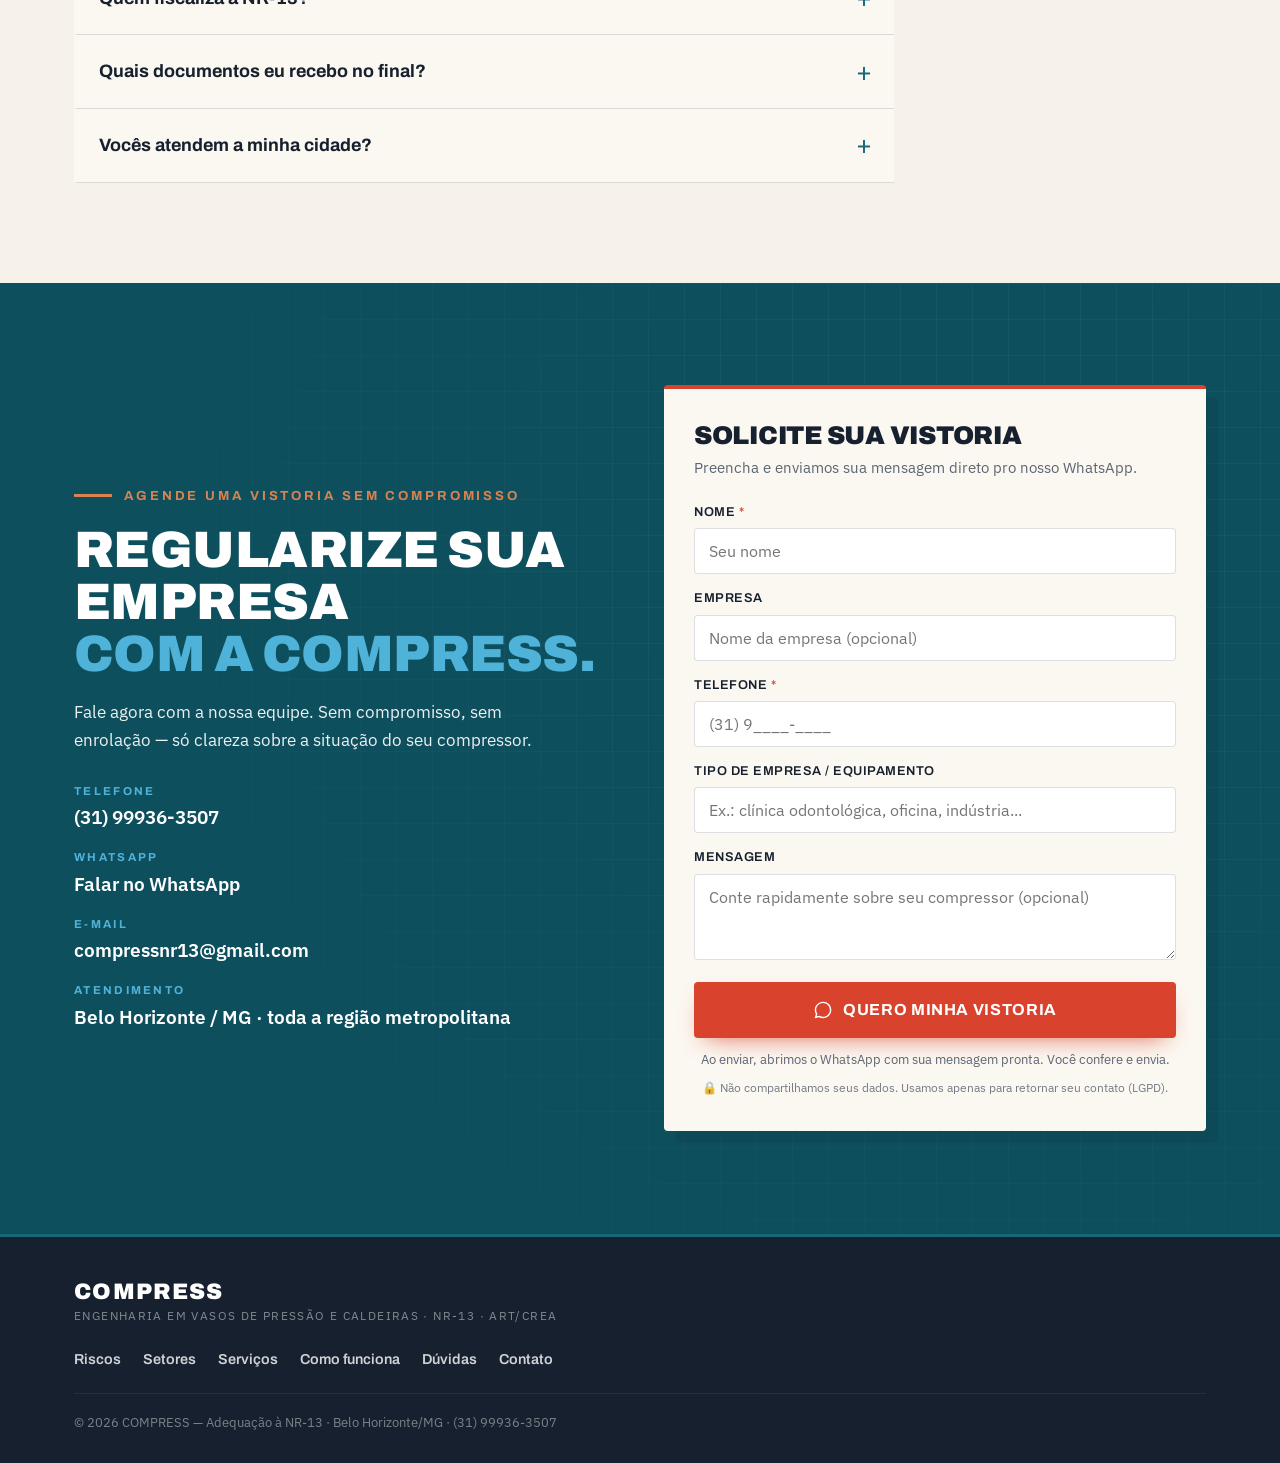
==== commit 0ae832ca: "Ajusta copy: COMPRESS coordena engenheiros habilitados (não próprios) - Selo "Engenheiro habilitado"" ====
--- a/index.html
+++ b/index.html
@@ -98,9 +98,9 @@
           <a class="btn btn-ghost btn-lg" href="#servicos">Ver o que fazemos</a>
         </div>
         <ul class="hero-trust reveal">
-          <li>✓ Engenheiro habilitado</li>
+          <li>✓ Laudo assinado por engenheiro habilitado</li>
           <li>✓ ART/CREA</li>
-          <li>✓ Laudo técnico assinado</li>
+          <li>✓ Documentação para a fiscalização</li>
         </ul>
       </div>
 
@@ -360,7 +360,7 @@
       <div class="contact-copy reveal">
         <p class="kicker"><span class="kicker-bar"></span> Agende uma vistoria sem compromisso</p>
         <h2>Regularize sua empresa <span class="hl-cyan">com a COMPRESS.</span></h2>
-        <p class="contact-lead">Fale agora com um engenheiro. Sem compromisso, sem enrolação — só clareza sobre a situação do seu compressor.</p>
+        <p class="contact-lead">Fale agora com a nossa equipe. Sem compromisso, sem enrolação — só clareza sobre a situação do seu compressor.</p>
 
         <ul class="contact-info">
           <li>
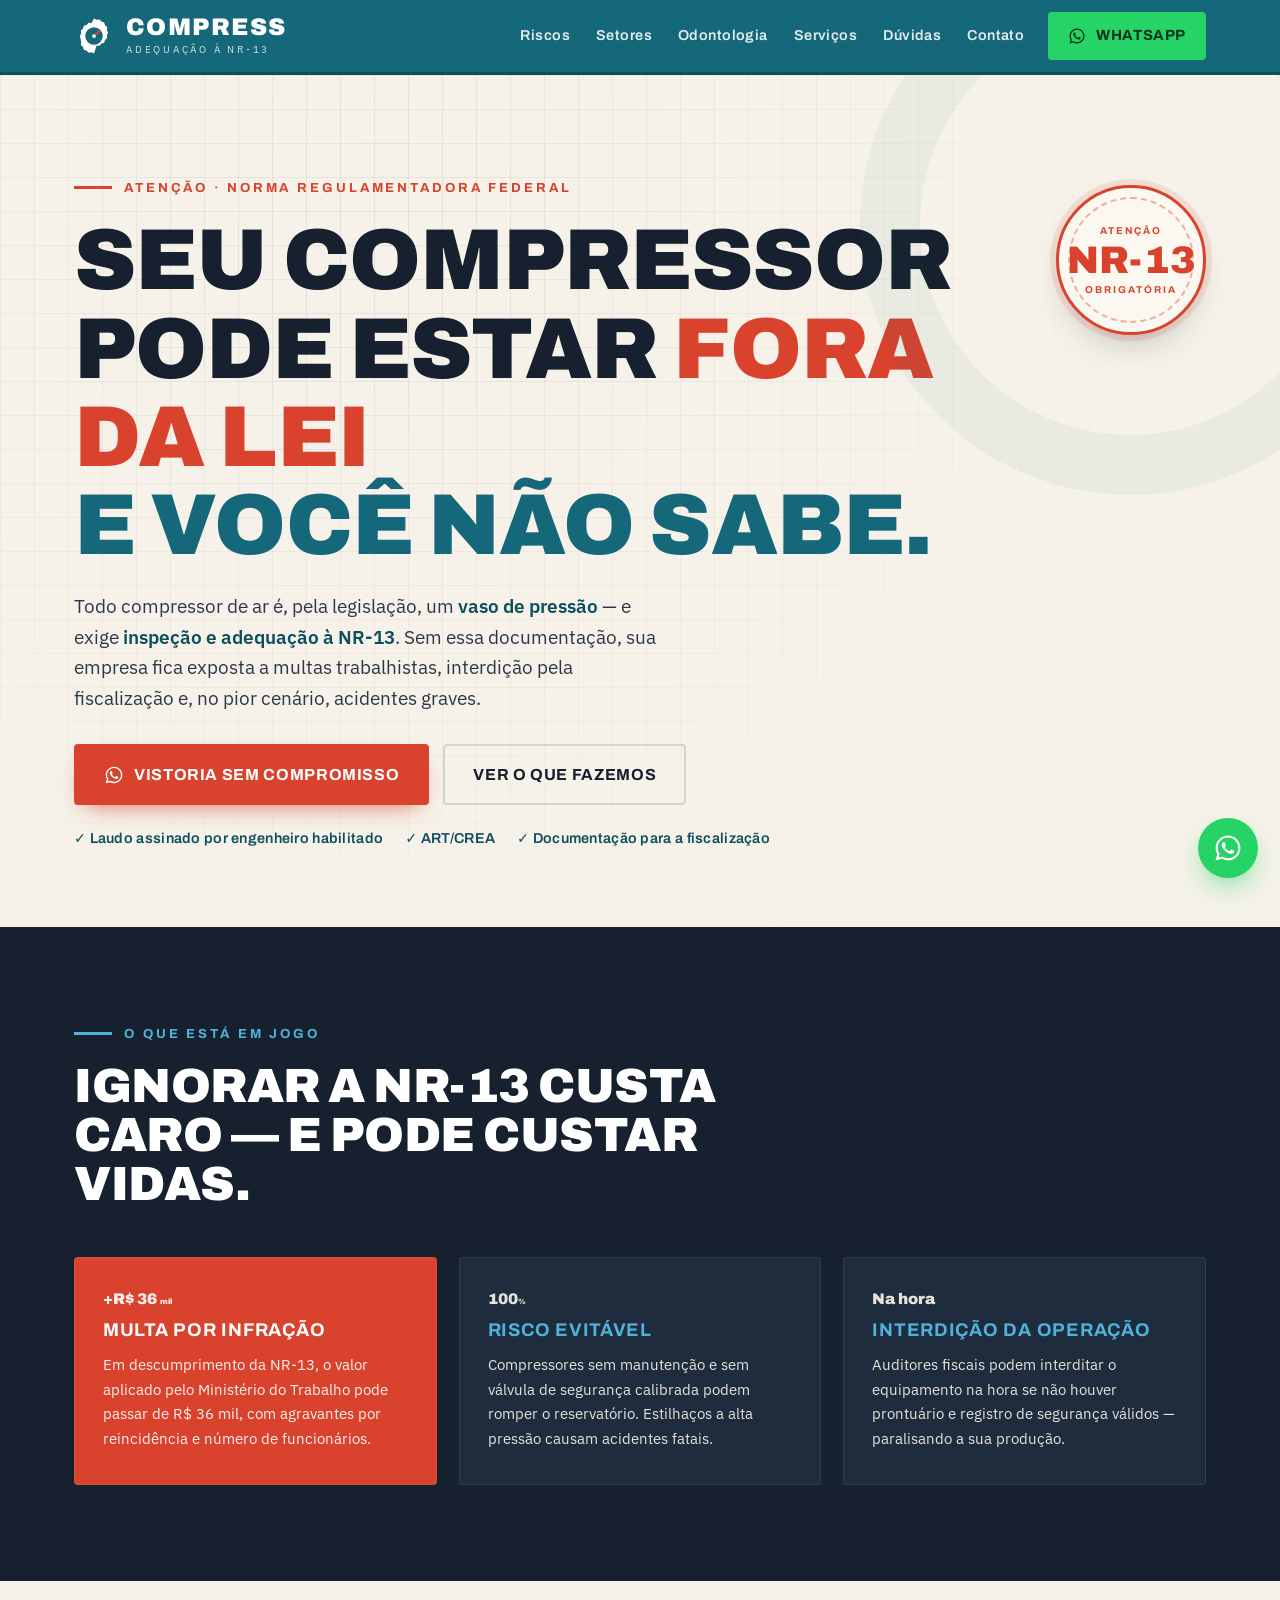
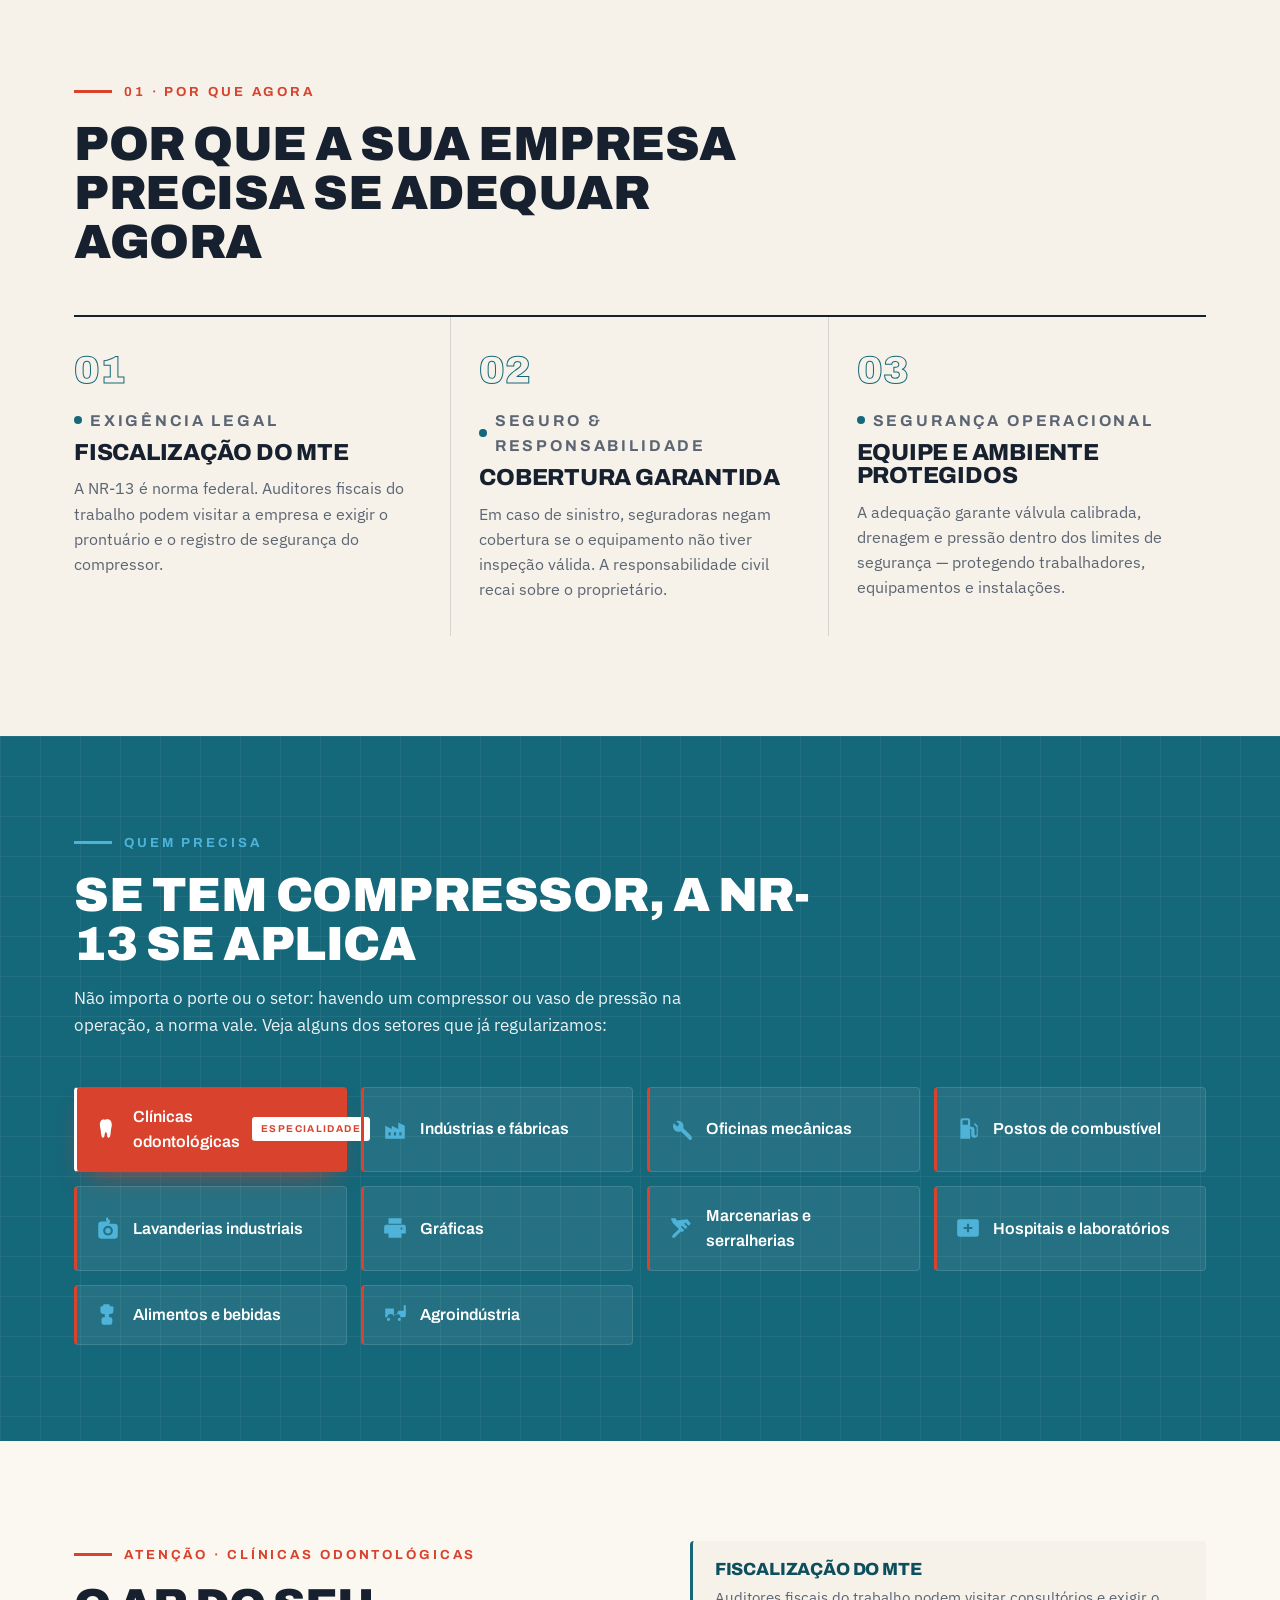
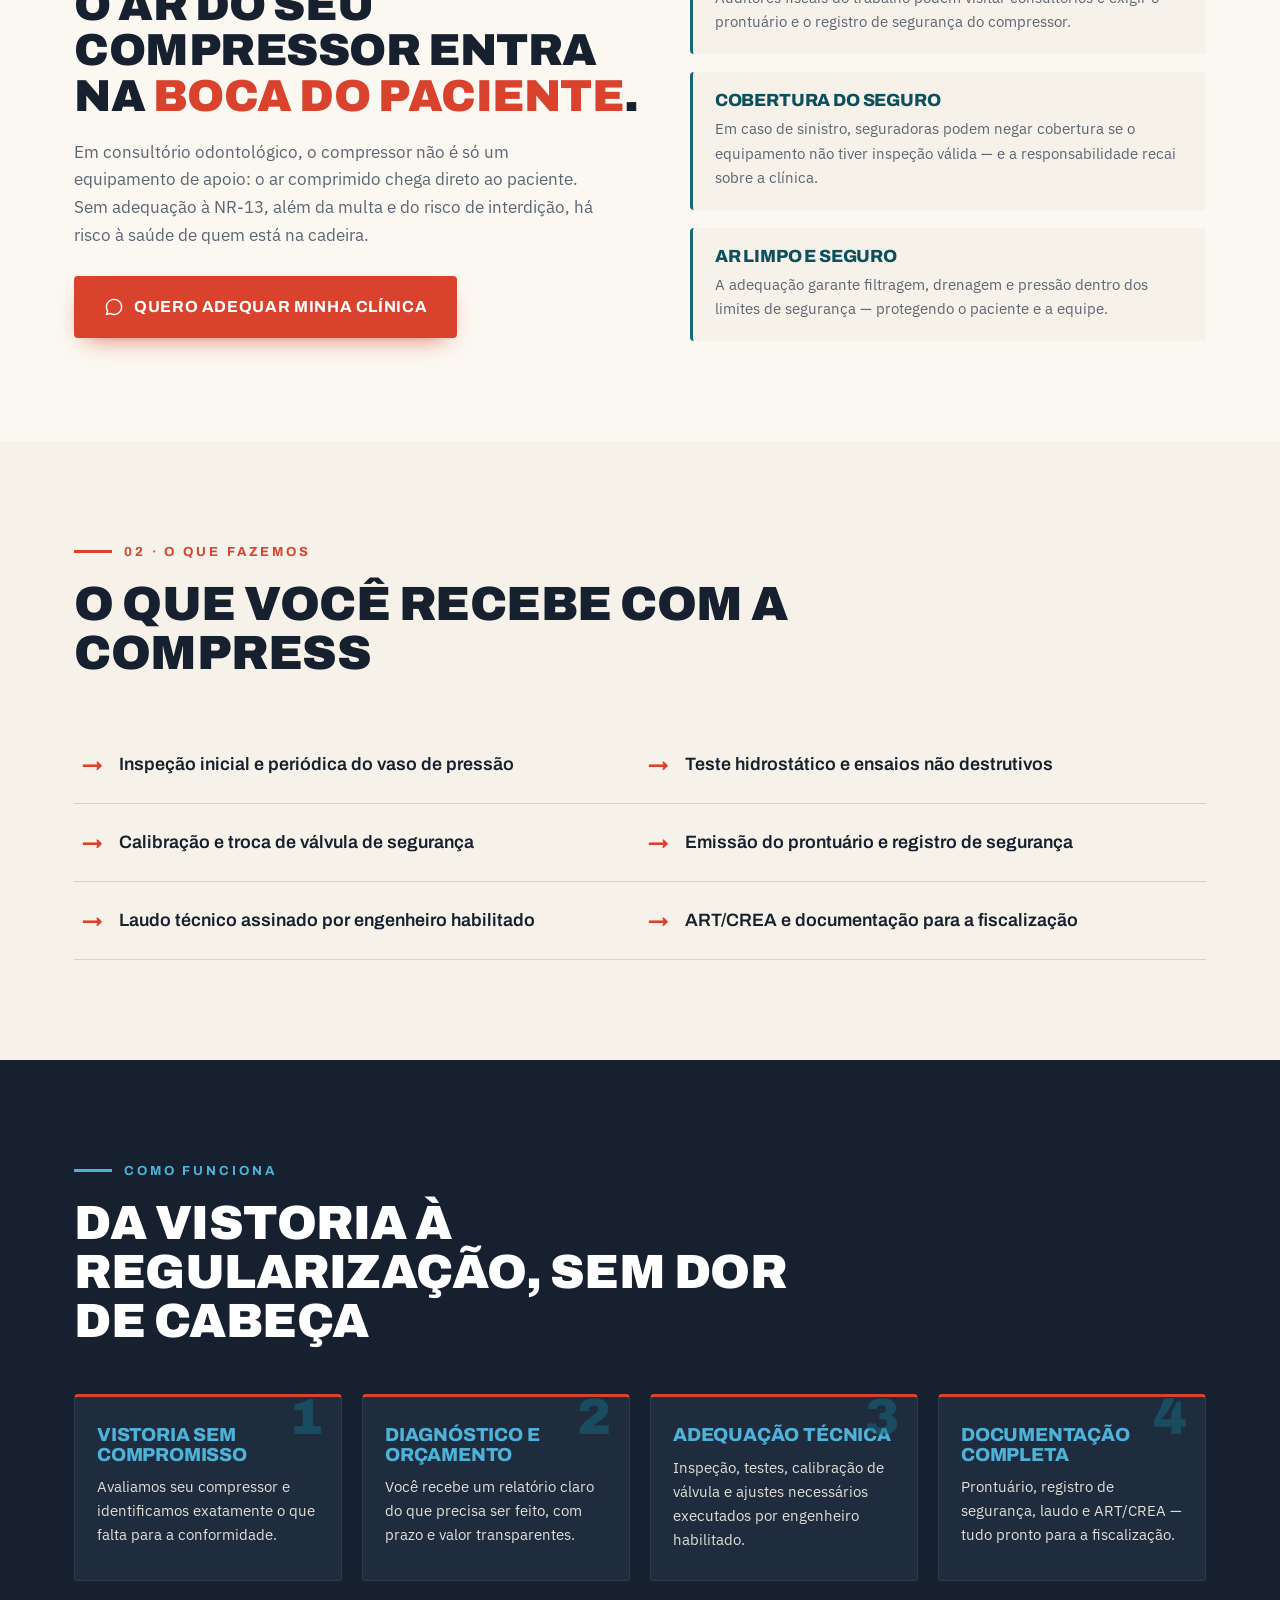
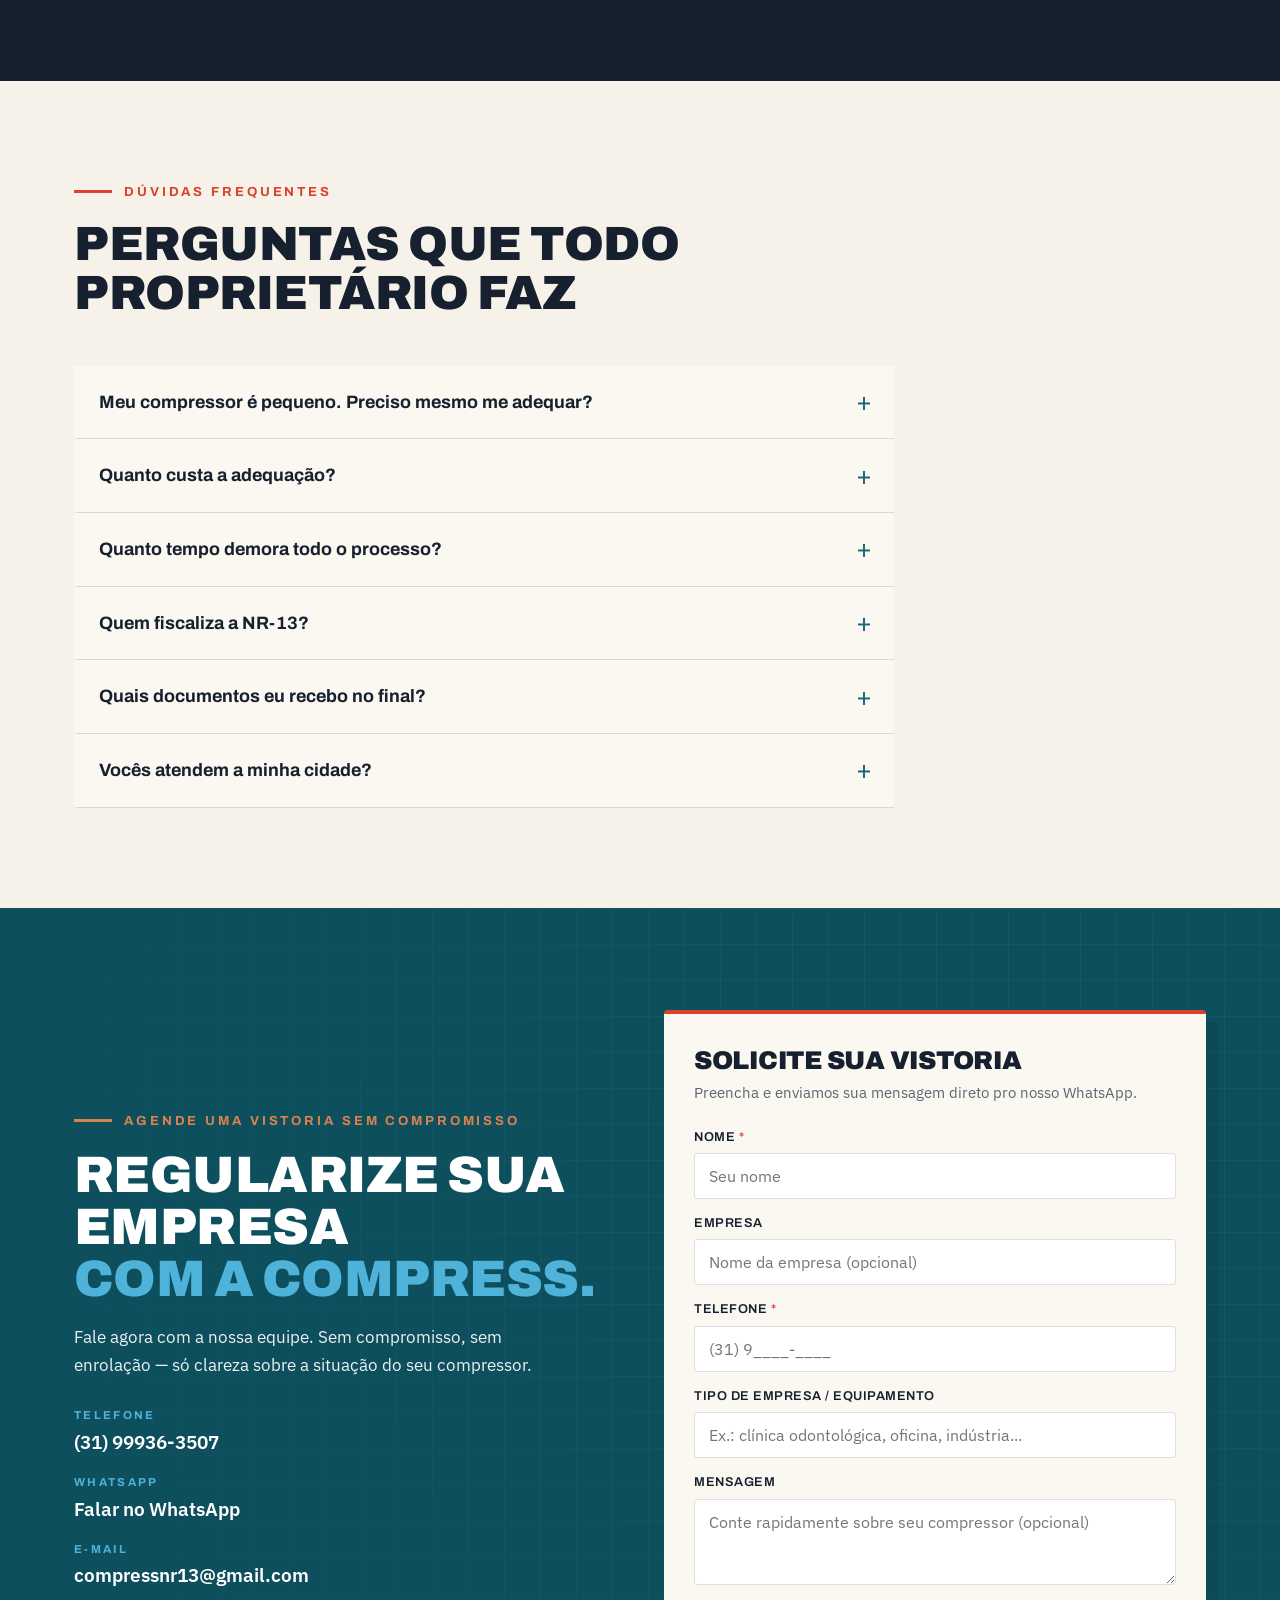
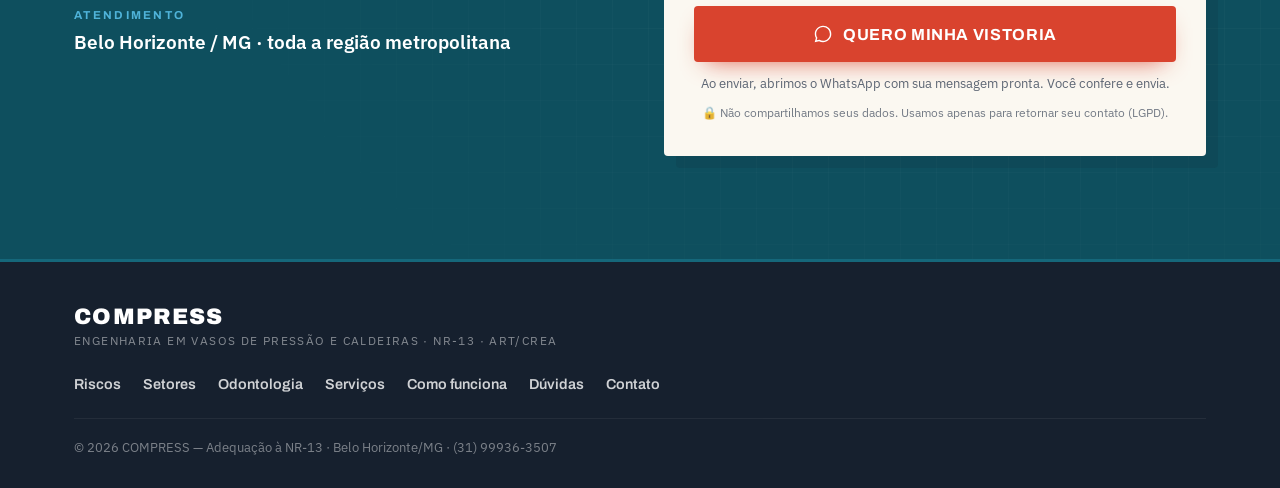
==== commit c6c73f64: "Destaca clínicas odontológicas - Card "Clínicas odontológicas" em destaque na grade (selo Especialid" ====
--- a/index.html
+++ b/index.html
@@ -57,8 +57,8 @@
       <nav class="main-nav" aria-label="Navegação principal">
         <a href="#riscos">Riscos</a>
         <a href="#setores">Setores</a>
+        <a href="#odontologia">Odontologia</a>
         <a href="#servicos">Serviços</a>
-        <a href="#processo">Como funciona</a>
         <a href="#faq">Dúvidas</a>
         <a href="#contato">Contato</a>
       </nav>
@@ -193,9 +193,10 @@
       </header>
 
       <ul class="sector-grid reveal">
-        <li>
+        <li class="sector-featured">
           <svg class="sector-ico" viewBox="0 0 24 24" aria-hidden="true"><path d="M8.5 3C6 3 4.5 5 4.5 8c0 1.4.3 2.4.6 4 .4 2 .3 3 .6 5 .2 1.3.7 3 1.8 3 1.3 0 1.2-1.8 1.5-3.3.2-1.1.4-1.7 1-1.7s.8.6 1 1.7c.3 1.5.2 3.3 1.5 3.3 1.1 0 1.6-1.7 1.8-3 .3-2 .2-3 .6-5 .3-1.6.6-2.6.6-4 0-3-1.5-5-4-5-1.2 0-1.8.5-3.5.5S9.7 3 8.5 3z"/></svg>
           Clínicas odontológicas
+          <span class="sector-tag">Especialidade</span>
         </li>
         <li>
           <svg class="sector-ico" viewBox="0 0 24 24" aria-hidden="true"><path d="M3 21V9l6 3V9l6 3V6l6 3v12H3zm3-3h2v-3H6v3zm5 0h2v-3h-2v3zm5 0h2v-3h-2v3z"/></svg>
@@ -232,6 +233,41 @@
         <li>
           <svg class="sector-ico" viewBox="0 0 24 24" aria-hidden="true"><path d="M3 6h8v6h2.2l2-4H20V3h2v9.5a1.5 1.5 0 0 1-1.5 1.5H17a3 3 0 0 0-6 .2A3 3 0 0 0 5 14H3V6zm3 8.5A1.5 1.5 0 1 0 6 17.5 1.5 1.5 0 0 0 6 14.5zm10 0a1.5 1.5 0 1 0 0 3 1.5 1.5 0 0 0 0-3z"/></svg>
           Agroindústria
+        </li>
+      </ul>
+    </div>
+  </section>
+
+  <!-- ===================== DESTAQUE: ODONTOLOGIA ===================== -->
+  <section class="dental" id="odontologia">
+    <div class="container dental-inner">
+      <div class="dental-copy reveal">
+        <p class="kicker"><span class="kicker-bar"></span> Atenção · Clínicas odontológicas</p>
+        <h2>O ar do seu compressor entra na <span class="hl-red">boca do paciente</span>.</h2>
+        <p class="dental-lead">Em consultório odontológico, o compressor não é só um equipamento de apoio: o ar
+          comprimido chega direto ao paciente. Sem adequação à NR-13, além da multa e do risco de interdição,
+          há risco à saúde de quem está na cadeira.</p>
+        <a class="btn btn-red btn-lg" href="https://wa.me/5531999363507?text=Ol%C3%A1!%20Tenho%20uma%20cl%C3%ADnica%20odontol%C3%B3gica%20e%20quero%20adequar%20meu%20compressor%20%C3%A0%20NR-13." target="_blank" rel="noopener">
+          <svg class="wa-icon" viewBox="0 0 24 24" width="20" height="20" aria-hidden="true"><path fill="currentColor" d="M12.04 2c-5.46 0-9.91 4.45-9.91 9.91 0 1.75.46 3.45 1.32 4.95L2 22l5.25-1.38a9.86 9.86 0 0 0 4.79 1.22h.01c5.46 0 9.91-4.45 9.91-9.91 0-2.65-1.03-5.14-2.9-7.01A9.82 9.82 0 0 0 12.04 2zm0 18.15h-.01a8.2 8.2 0 0 1-4.18-1.15l-.3-.18-3.11.82.83-3.04-.2-.31a8.18 8.18 0 0 1-1.26-4.38c0-4.54 3.7-8.23 8.24-8.23 2.2 0 4.27.86 5.82 2.42a8.18 8.18 0 0 1 2.41 5.82c0 4.54-3.69 8.23-8.24 8.23z"/></svg>
+          Quero adequar minha clínica
+        </a>
+      </div>
+
+      <ul class="dental-points reveal">
+        <li>
+          <h3>Fiscalização do MTE</h3>
+          <p>Auditores fiscais do trabalho podem visitar consultórios e exigir o prontuário e o registro de
+            segurança do compressor.</p>
+        </li>
+        <li>
+          <h3>Cobertura do seguro</h3>
+          <p>Em caso de sinistro, seguradoras podem negar cobertura se o equipamento não tiver inspeção
+            válida — e a responsabilidade recai sobre a clínica.</p>
+        </li>
+        <li>
+          <h3>Ar limpo e seguro</h3>
+          <p>A adequação garante filtragem, drenagem e pressão dentro dos limites de segurança — protegendo
+            o paciente e a equipe.</p>
         </li>
       </ul>
     </div>
@@ -431,6 +467,7 @@
       <nav class="footer-nav" aria-label="Rodapé">
         <a href="#riscos">Riscos</a>
         <a href="#setores">Setores</a>
+        <a href="#odontologia">Odontologia</a>
         <a href="#servicos">Serviços</a>
         <a href="#processo">Como funciona</a>
         <a href="#faq">Dúvidas</a>
--- a/css/styles.css
+++ b/css/styles.css
@@ -343,6 +343,52 @@
   fill: var(--teal-light);
 }
 
+/* Card de setor em destaque (clínicas odontológicas) */
+.sector-grid li.sector-featured {
+  background: var(--red);
+  border-color: var(--red);
+  border-left-color: #fff;
+  box-shadow: 0 12px 28px -14px rgba(217,67,46,.9);
+}
+.sector-grid li.sector-featured:hover { background: var(--red-dark); }
+.sector-featured .sector-ico { fill: #fff; }
+.sector-tag {
+  margin-left: auto;
+  font-family: var(--f-display);
+  font-weight: 700;
+  font-size: .62rem;
+  letter-spacing: .14em;
+  text-transform: uppercase;
+  background: #fff;
+  color: var(--red);
+  padding: 4px 9px;
+  border-radius: 3px;
+}
+
+/* ============================================================
+   DESTAQUE: ODONTOLOGIA
+   ============================================================ */
+.dental { background: var(--cream-2); padding: clamp(64px, 8vw, 100px) 0; }
+.dental-inner { display: grid; grid-template-columns: 1.1fr 1fr; gap: 48px; align-items: center; }
+.dental-copy h2 {
+  font-weight: 900; font-size: clamp(1.9rem, 4vw, 2.8rem);
+  text-transform: uppercase; margin: 4px 0 18px;
+}
+.dental-copy h2 .hl-red { color: var(--red); }
+.dental-lead { color: var(--muted); font-size: 1.08rem; max-width: 520px; margin-bottom: 28px; }
+.dental-points { list-style: none; display: grid; gap: 18px; }
+.dental-points li {
+  background: var(--cream);
+  border-left: 3px solid var(--teal);
+  border-radius: var(--r);
+  padding: 20px 22px;
+}
+.dental-points h3 {
+  font-size: 1.1rem; font-weight: 800; text-transform: uppercase;
+  color: var(--teal-deep); margin-bottom: 6px;
+}
+.dental-points p { color: var(--muted); font-size: .96rem; }
+
 /* ============================================================
    SERVIÇOS
    ============================================================ */
@@ -538,6 +584,7 @@
   .contact-inner { grid-template-columns: 1fr; gap: 36px; }
   .why-grid { grid-template-columns: 1fr; border-top: none; }
   .why-item { border-right: none; border-top: 2px solid var(--ink); padding: 28px 0; }
+  .dental-inner { grid-template-columns: 1fr; gap: 32px; }
 }
 
 @media (max-width: 720px) {
